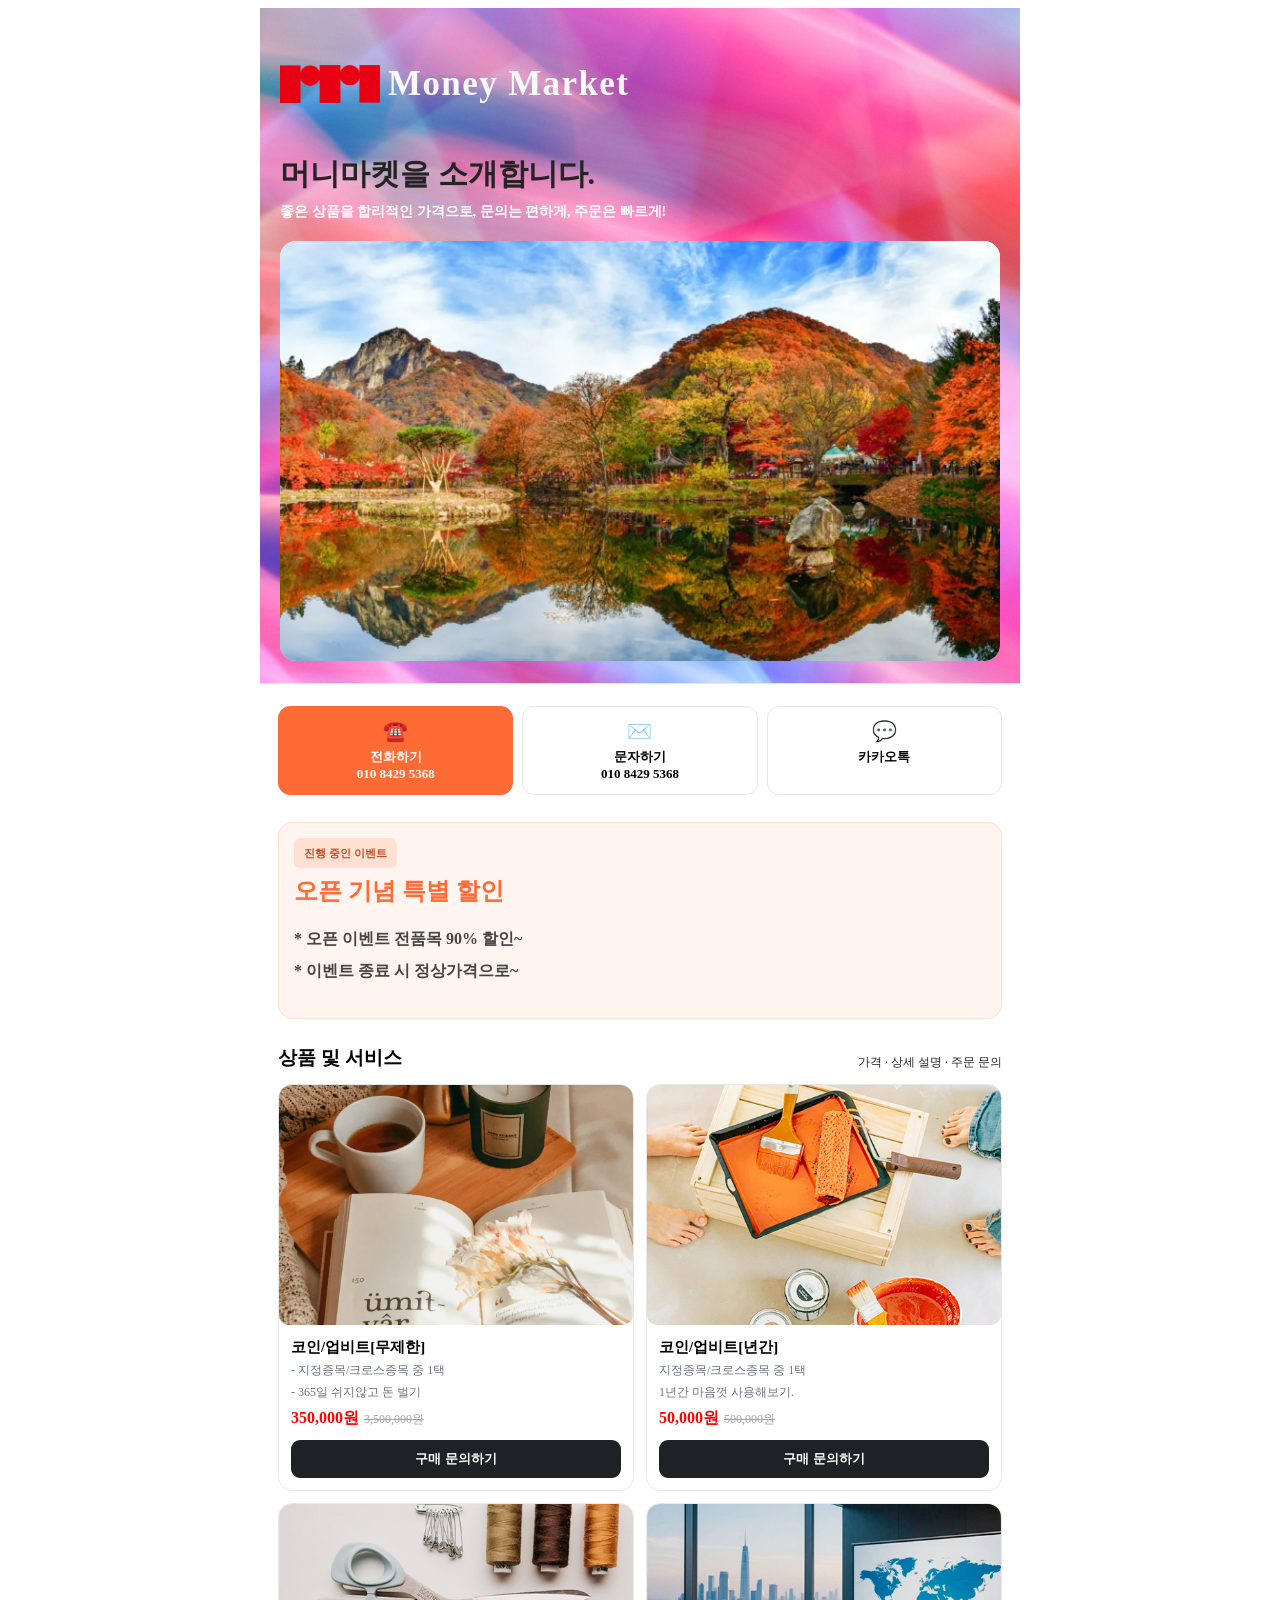
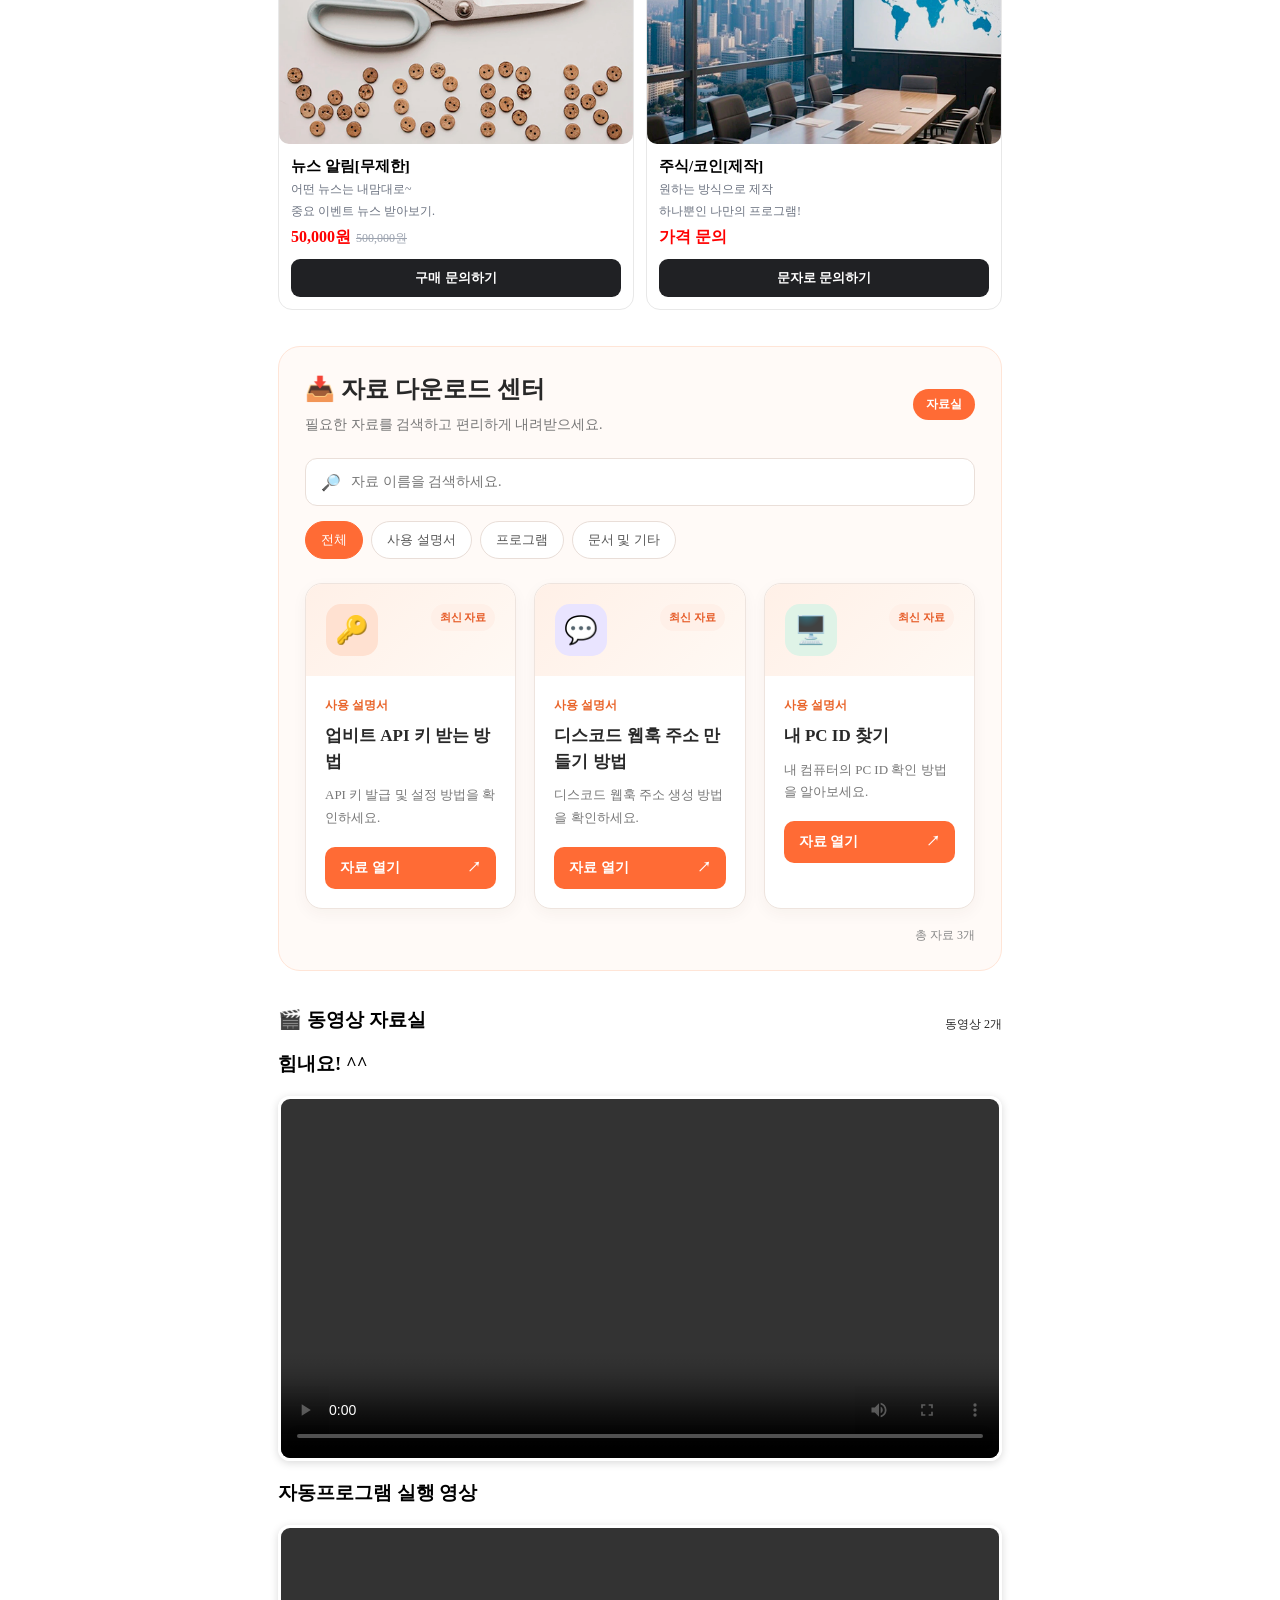
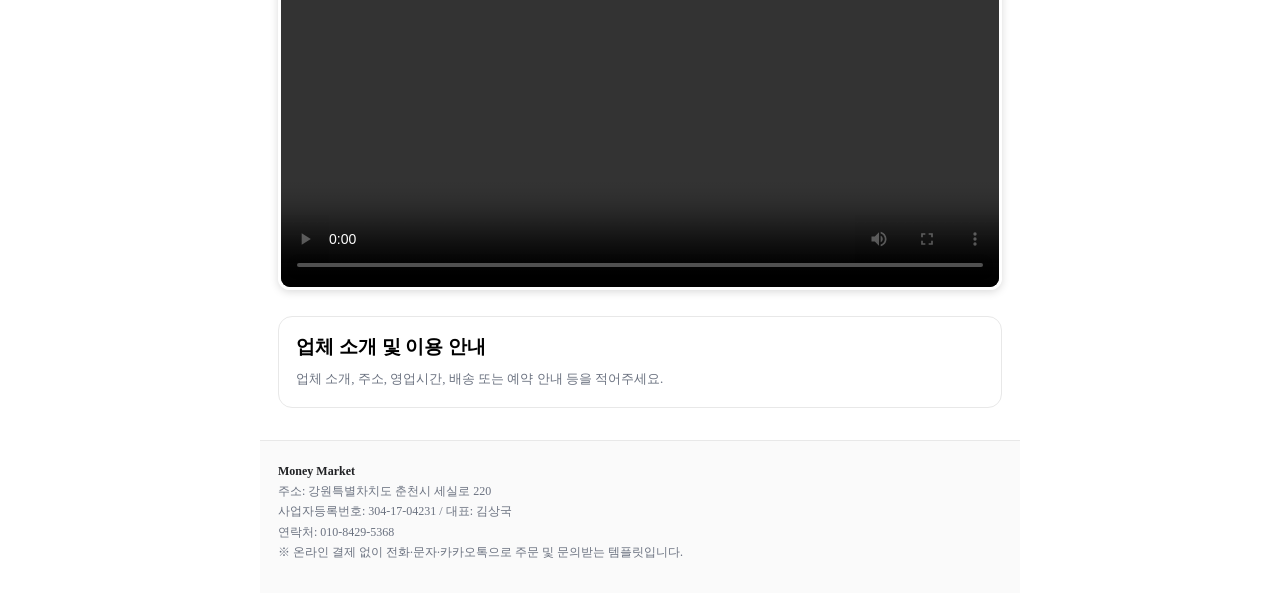
==== index.html @ 2a432f6f "merge remote" ====
<!doctype html>
<html lang="ko">
<head>
  <meta charset="utf-8">
  <meta name="viewport" content="width=device-width, initial-scale=1">
  <meta name="theme-color" content="#ff6b35">
  <title>Money Market</title>
  <link rel="stylesheet" href="style.css">
  <link rel="icon" type="image/png" href="icon.png">
</head>
<body>
  <div class="wrap">
    <header>
      <div class="brand">
        <img src="logo.png" alt="머니마켓 로고" class="brand-logo">
        Money Market
      </div>
      <h1>머니마켓을 소개합니다.</h1>
      <p class="intro">좋은 상품을 합리적인 가격으로, 문의는 편하게, 주문은 빠르게!</p>
      <div class="cover">
        <img src="대표사진영역.png" alt="머니마켓 대표 이미지">
      </div>
    </header>

    <main>
      <nav class="actions" aria-label="연락하기">
        <a class="action primary" href="tel:01026915368"><span class="emoji">☎️</span>전화하기<br>010 8429 5368</a>
        <a class="action" href="sms:01026915368"><span class="emoji">✉️</span>문자하기<br>010 8429 5368</a>
        <a class="action" href="#" onclick="alert('여기에 업체 카카오톡 채널 주소를 연결하세요.');return false;"><span class="emoji">💬</span>카카오톡</a>
      </nav>

      <section class="event">
        <span class="event-label">진행 중인 이벤트</span>
        <h3>오픈 기념 특별 할인</h3>
        <p>* 오픈 이벤트 전품목 90% 할인~<br>* 이벤트 종료 시 정상가격으로~</p>
      </section>

      <section>
        <div class="section-head">
          <h2>상품 및 서비스</h2>
          <span class="hint">가격 · 상세 설명 · 주문 문의</span>
        </div>
        <div class="products">
          <article class="product">
            <img src="assets/product1.png" alt="상품 사진" class="product-image">
            <div class="product-body">
              <h3>코인/업비트[무제한]</h3>
              <p class="desc">- 지정종목/크로스종목 중 1택</p>
              <p class="desc">- 365일 쉬지않고 돈 벌기</p>
              <div><span class="price">350,000원</span><span class="old-price">3,500,000원</span></div>
              <a class="buy" href="sms:010-2691-5368?body=코인/업비트[무제한]상품%20주문%20문의합니다">구매 문의하기</a>
            </div>
          </article>

          <article class="product">
            <img src="assets/product2.png" alt="상품 사진" class="product-image">
            <div class="product-body">
              <h3>코인/업비트[년간]</h3>
              <p class="desc">지정종목/크로스종목 중 1택</p>
              <p class="desc">1년간 마음껏 사용해보기.</p>
              <div><span class="price">50,000원</span><span class="old-price">500,000원</span></div>
              <a class="buy" href="sms:010-2691-5368?body=코인/업비트[년간]상품%20주문%20문의합니다">구매 문의하기</a>
            </div>
          </article>
          
          <article class="product">
            <img src="assets/product3.png" alt="상품 사진" class="product-image">
            <div class="product-body">
              <h3>뉴스 알림[무제한]</h3>
              <p class="desc">어떤 뉴스는 내맘대로~</p>
              <p class="desc">중요 이벤트 뉴스 받아보기.</p>
              <div><span class="price">50,000원</span><span class="old-price">500,000원</span></div>
              <a class="buy" href="sms:010-2691-5368?body=뉴스 알림 상품%20주문%20문의합니다">구매 문의하기</a>
            </div>
          </article>

          <article class="product">
            <img src="assets/product4.png" alt="상품 사진" class="product-image">
            <div class="product-body">
              <h3>주식/코인[제작]</h3>
              <p class="desc">원하는 방식으로 제작</p>
              <p class="desc">하나뿐인 나만의 프로그램!</p>
              <div><span class="price">가격 문의</span></div>
              <a class="buy" href="sms:010-2691-5368?body=주식/코인[제작]상품%20주문%20문의합니다">문자로 문의하기</a>
            </div>
          </article>
        </div>
      
      </section>

      
      <section class="downloads" id="downloads">
        <div class="section-head">
          <div>
            <h2>📥 자료 다운로드 센터</h2>
            <p class="downloads-intro">필요한 자료를 검색하고 편리하게 내려받으세요.</p>
          </div>
          <span class="hint">자료실</span>
        </div>

        <!-- 자료 검색 -->
        <div class="download-tools">
          <label class="search-box">
            <span aria-hidden="true">🔎</span>
            <input
              type="search"
              id="downloadSearch"
              placeholder="자료 이름을 검색하세요."
              aria-label="자료 검색"
            >
          </label>

          <!-- 자료 분류 -->
          <div class="download-categories" aria-label="자료 분류">
            <button type="button" class="category-btn active" data-category="all">전체</button>
            <button type="button" class="category-btn" data-category="guide">사용 설명서</button>
            <button type="button" class="category-btn" data-category="program">프로그램</button>
            <button type="button" class="category-btn" data-category="document">문서 및 기타</button>
          </div>
        </div>

        <!-- 자료 카드 목록 -->
        <div class="download-grid" id="downloadGrid">

          <article class="download-card"
            data-category="guide"
            data-title="업비트 API 키 받는 방법"
            data-date="2026-10-25">
            <div class="download-card-top">
              <span class="download-icon guide-icon">🔑</span>
              <span class="download-badge latest-badge">최신 자료</span>
            </div>
            <div class="download-card-body">
              <span class="download-type">사용 설명서</span>
              <h3>업비트 API 키 받는 방법</h3>
              <p>API 키 발급 및 설정 방법을 확인하세요.</p>
              <a class="download-link"
                href="https://drive.google.com/file/d/1EbzKpchaA3m6lijSgaidNfJoTnnlzylb/view?usp=sharing"
                target="_blank" rel="noopener noreferrer">
                자료 열기 <span aria-hidden="true">↗</span>
              </a>
            </div>
          </article>

          <article class="download-card"
            data-category="guide"
            data-title="디스코드 웹훅 주소 만들기 방법"
            data-date="2026-10-25">
            <div class="download-card-top">
              <span class="download-icon discord-icon">💬</span>
              <span class="download-badge latest-badge">최신 자료</span>
            </div>
            <div class="download-card-body">
              <span class="download-type">사용 설명서</span>
              <h3>디스코드 웹훅 주소 만들기 방법</h3>
              <p>디스코드 웹훅 주소 생성 방법을 확인하세요.</p>
              <a class="download-link"
                href="https://drive.google.com/file/d/1v5qk25El4oHlbM7nXaKLZeFWJp6z9J5T/view?usp=sharing"
                target="_blank" rel="noopener noreferrer">
                자료 열기 <span aria-hidden="true">↗</span>
              </a>
            </div>
          </article>

          <article class="download-card"
            data-category="guide"
            data-title="내 PC ID 찾기"
            data-date="2026-10-25">
            <div class="download-card-top">
              <span class="download-icon pc-icon">🖥️</span>
              <span class="download-badge latest-badge">최신 자료</span>
            </div>
            <div class="download-card-body">
              <span class="download-type">사용 설명서</span>
              <h3>내 PC ID 찾기</h3>
              <p>내 컴퓨터의 PC ID 확인 방법을 알아보세요.</p>
              <a class="download-link"
                href="https://drive.google.com/file/d/1W3t7FDkWMy8dsyzLQ56lK0V1z8OZEe90/view?usp=sharing"
                target="_blank" rel="noopener noreferrer">
                자료 열기 <span aria-hidden="true">↗</span>
              </a>
            </div>
          </article>

        </div>

        <p class="download-empty" id="downloadEmpty" hidden>
          검색 결과가 없습니다. 다른 검색어를 입력해 보세요.
        </p>
        <p class="download-count" id="downloadCount" aria-live="polite">
          총 자료 3개
        </p>
      </section>

      <script>
        (() => {
          const section = document.getElementById('downloads');
          if (!section || section.dataset.initialized === 'true') return;
          section.dataset.initialized = 'true';

          const searchInput = section.querySelector('#downloadSearch');
          const cards = [...section.querySelectorAll('.download-card')];
          const categoryButtons = [...section.querySelectorAll('.category-btn')];
          const emptyMessage = section.querySelector('#downloadEmpty');
          const countMessage = section.querySelector('#downloadCount');
          let selectedCategory = 'all';

          function filterDownloads() {
            const keyword = searchInput.value.trim().toLocaleLowerCase('ko');
            let visibleCount = 0;

            cards.forEach(card => {
              const matchesKeyword =
                card.dataset.title.toLocaleLowerCase('ko').includes(keyword);
              const matchesCategory =
                selectedCategory === 'all' ||
                card.dataset.category === selectedCategory;
              const visible = matchesKeyword && matchesCategory;

              card.hidden = !visible;
              if (visible) visibleCount++;
            });

            emptyMessage.hidden = visibleCount !== 0;
            countMessage.textContent = `총 자료 ${visibleCount}개`;
          }

          searchInput.addEventListener('input', filterDownloads);

          categoryButtons.forEach(button => {
            button.addEventListener('click', () => {
              selectedCategory = button.dataset.category;

              categoryButtons.forEach(item => {
                const active = item === button;
                item.classList.toggle('active', active);
                item.setAttribute('aria-pressed', String(active));
              });

              filterDownloads();
            });

            button.setAttribute(
              'aria-pressed',
              String(button.dataset.category === 'all')
            );
          });

          // 등록일이 가장 최근인 자료에 최신 배지를 표시합니다.
          const latestDate = cards.reduce(
            (latest, card) =>
              card.dataset.date > latest ? card.dataset.date : latest,
            ''
          );

          cards.forEach(card => {
            const badge = card.querySelector('.latest-badge');
            if (badge) {
              badge.hidden = card.dataset.date !== latestDate;
            }
          });

          filterDownloads();
        })();
      </script>


      <!-- 파일 다운로드 센터 시작
      
      <section class="downloads">
        <div class="section-head">
          <h2>📥 일반 자료실</h2>
          <span class="hint">필요한 자료를 선택하세요.</span>
        </div>

        <ul class="download-list">
          <li>
            <a href="https://drive.google.com/file/d/1EbzKpchaA3m6lijSgaidNfJoTnnlzylb/view?usp=sharing" target="_blank" rel="noopener noreferrer">
              📄 업비트 API 키 받는 방법
            </a>
          </li>
          <li>
            <a href="https://drive.google.com/file/d/1v5qk25El4oHlbM7nXaKLZeFWJp6z9J5T/view?usp=sharing" target="_blank" rel="noopener noreferrer">
              📄 디스코드 웹훅 주소 만들기 방법
            </a>
          </li>
          <li>
            <a href="https://drive.google.com/file/d/1W3t7FDkWMy8dsyzLQ56lK0V1z8OZEe90/view?usp=sharing" target="_blank" rel="noopener noreferrer">
              📄 내 PC ID 찾기
            </a>
          </li>
        </ul>
      </section>
       -->

      <!-- 파일 다운로드 센터 끝 -->

      
      <section class="video-box">
        <div class="section-head">
          <h2>🎬 동영상 자료실</h2>
          <span class="hint">동영상 2개</span>
        </div>

        <div class="video-library">
          <article class="video-card">
            <h3>힘내요! ^^</h3>
            <video
              controls
              preload="metadata"
              playsinline
              style="
                display:block;
                width:100%;
                max-width:100%;
                margin-top:12px;
                border:3px solid #ffffff;
                border-radius:12px;
                box-shadow:0 2px 8px rgba(0,0,0,0.15);
                box-sizing:border-box;
              "
            >
              <source src="assets/videos/myvideo1.mp4" type="video/mp4">
              이 브라우저는 동영상을 지원하지 않습니다.
            </video>
          </article>

          <article class="video-card">
            <h3>자동프로그램 실행 영상</h3>
            <video
              controls
              preload="metadata"
              playsinline
              style="
                display:block;
                width:100%;
                max-width:100%;
                margin-top:12px;
                border:3px solid #ffffff;
                border-radius:12px;
                box-shadow:0 2px 8px rgba(0,0,0,0.15);
                box-sizing:border-box;
              "
            >
              <source src="assets/videos/myvideo2.mp4" type="video/mp4">
              이 브라우저는 동영상을 지원하지 않습니다.
            </video>
          </article>
        </div>
      </section>


      <section class="about">
        <h2>업체 소개 및 이용 안내</h2>
        <p>업체 소개, 주소, 영업시간, 배송 또는 예약 안내 등을 적어주세요.</p>
      </section>
    </main>

    <footer>
      <strong>Money Market</strong><br>
      주소: 강원특별차치도 춘천시 세실로 220<br>
      사업자등록번호: 304-17-04231 / 대표: 김상국<br>
      연락처: 010-8429-5368<br>
      <span>※ 온라인 결제 없이 전화·문자·카카오톡으로 주문 및 문의받는 템플릿입니다.</span>
    </footer>
  </div>

</body>
</html>
---- style.css ----
/* 
body { 배경이미지
  margin: 0;
  font-family: system-ui, -apple-system, "Malgun Gothic", sans-serif;
  color: var(--ink);
  background: #f6f7f8;
  background-image: url("배경이미지.jpg");
  background-size: cover;
  background-position: center;
  background-attachment: fixed;
}
 */

/* 홈페이지 전체 너비와 배경 */
.wrap {
  width: min(760px, 100%);
  margin: 0 auto;
  background: #fff;
  min-height: 100vh;
}

main { padding:22px 18px 32px; 
}
 
header {
  padding: 26px 20px 22px;
  background: url("배경이미지.jpg") center / cover no-repeat;
  border-bottom: 1px solid var(--line);
}

h1 {/* 머니마켓을 소개합니다. 문구 코드 */
  margin: 17px 0 7px;
  font-size: 30px;
  line-height: 1.25;
  color: #252424;
}

.brand { /* Money Market 영문 코드 */
  display: inline-flex;/* 로고와 글자를 한 줄로 배치함 */
  align-items: center;/* 로고와 글자르 세로 가운데로 맞춤 */
  gap: 8px;/* 로고와 글자 사이를 8px 띄움 */
  color: #faf9f9;/* 글자색을 주황색으로 설정 */
  font-size: 35px;/* 글자 크기 설정 */
  font-weight: 900;/* 글자 굵기 표시 */
  letter-spacing: .04em;/* 글자 사이 간격을 조금 넓힘 */
}

.brand-logo {    /*//////////////////////////////로고 크기조절 */
  width: 100px;/* 너비 */
  height: 100px;/* 높이 */
  object-fit: contain;/* 로고 이미지 찌그러지지 않도로고 표시 */
}

.brand-mark { 
    display:grid;
    place-items:center; 
    width:32px; 
    height:32px; 
    border-radius:10px; 
    background:var(--accent); 
    color:#fff; 
    font-size:18px; 
}

.intro { /* 좋은 상품을 합리적인 가격으로~ 관한 코드 */
    margin:0; 
    color:var(--muted); 
    font-size:14px; 
    font-weight: 800; 
    line-height:1.65; 
    color: #ffffff;
}

.cover {/* 대표사진영역 */
  width:100%;/* 너비 */
  margin-top: 18px;
  height: 420px;/* 높이 */
  border-radius: 16px;
  background: #f1f1f1;
  display: grid;
  place-items: center;
  overflow: hidden;
  color: #8b8b8b;
  text-align: center;
  padding: 0;
}

.cover img {/* 대표사진영역 이미지 사진 */
  width: 110%;/* 너비 */
  height: 100%;/* 높이 */
  object-fit: contain;
  display: block;
  margin: auto;
}

.event { 
    background:var(--soft); 
    border:1px solid #ffdfd0; 
    border-radius:14px; 
    padding:15px; 
    margin-bottom:26px; 
}

.event-label {
    display:inline-block;
    font-size:11px;
    font-weight:800;
    color:#c94b20;
    background:#ffe1d4;
    border-radius:6px;
    padding:7px 10px;
    line-height:1.5;
    margin-bottom:7px;
}

.event h3 {/* 오픈 기념 특별 할인 */
  font-size: 24px;       /* 글자 크기 */
  font-weight: 800;      /* 글자 굵기 */
  color: #ff6b35;        /* 글자 색상 */
  margin: 0 0 5px;
}

.event p {
  font-size: 16px;       /* 글자 크기 */
  font-weight: 600;      /* 글자 굵기 */
  color: #444444;        /* 글자 색상 */
  line-height: 2;      /* 줄 간격 */
}

.actions {  /* 연락하기 문구 */
    display:grid; 
    grid-template-columns:repeat(3,1fr); 
    gap:9px; 
    margin-bottom:27px; 
}

.action { /* 문자하기, 카카오톡 문구 코드 */
    padding:12px 6px; 
    text-align:center; 
    border:1px solid var(--line); 
    border-radius:12px; 
    font-size:13px; 
    font-weight:700; 
    background:#fff; 
}
    
.action.primary { /* 전화하기 문구 코드 */
    background:var(--accent);
     border-color:var(--accent); 
     color:#fff; 
}

.action .emoji { 
    display:block; 
    font-size:20px; 
    margin-bottom:5px; 
}

.section-head { /* 상품 및 서비스 문구 코드 */
    display:flex; 
    justify-content:space-between; 
    align-items:end; 
    gap:10px; 
    margin:0 0 13px; 
}

.hint { /* 가격 · 상세 설명 · 주문 문의 문구 코드 */
    font-size:12px; 
    color:var(--muted);
    color: #272727;
}

.products { /*  문구 코드*/
    display:grid;
     grid-template-columns:repeat(2,minmax(0,1fr));
     gap:12px; 
    }

.product { /*  문구 코드*/
    border:1px solid var(--line); 
    border-radius:14px; 
    overflow:hidden; 
    background:#fff; 
    min-width:0; 
}

.product-image { /* 상품 사진 영역 문구 코드*/
    width: 100%;
    max-width: 400px;
    height: 240px;
    object-fit: cover;
    display: block;
    border-radius: 10px;
}

.product-body { /* 상품명 또는 서비스명 문구 코드 */
    padding:12px; 
}

.product h3 { 
    margin:0 0 6px; 
    font-size:15px; 
    line-height:1.4; 
}

.desc { /* 상품 특징과 상세 설명을~ 문구 코드 */
    margin:0 0 10px; 
    font-size:12px; 
    color:var(--muted); 
    line-height:1; /* - 문구로 되어있는 글자간 간격을 조절~ 문구 코드 */
}

.price { /* 상품 실제 가격 문구 코드 */
    color: #ff0000;     /* 판매 가격 색상 */
    font-size:16px;       /* 판매 가격 글자 크기 */
    font-weight:800;      /* 굵기: 400 보통, 700 굵게 */ 
}

.old-price { /* 상품 전가격 문구 코드 */
    margin-left:5px; 
    color:#9ca3af;      /* 기존 가격 색상 */
    font-size:12px;       /* 기존 가격 글자 크기 */
    text-decoration:line-through; 
    font-weight:400;      /* 기존 가격 굵기 */
}

.buy { /* 구매 문의하기란 문구 코드 */
    display:block; 
    text-align:center; 
    margin-top:11px; 
    padding:10px 8px; 
    border-radius:9px; 
    background:#202124; 
    color:#fff; 
    font-size:13px; 
    font-weight:700; 
}

:root { 
    --accent:#ff6b35; 
    --ink:#202124; 
    --muted:#6b7280; 
    --line:#e8e8e8; 
    --soft:#fff5f0; 
}

* {
    box-sizing:border-box; 
}

a { 
    color:inherit; 
    text-decoration:none; 
}

h2 { 
    margin:0; 
    font-size:19px; 
}

.video-box { 
    margin-top:26px; 
}

.video-placeholder { 
    margin-top:12px; 
    aspect-ratio:16/9; 
    background:#f0f0f0; 
    border-radius:14px; 
    display:grid; 
    place-items:center; 
    text-align:center; 
    color:#777; 
    padding:18px; 
}

.video-placeholder video {
    width:100%; 
    height:100%; 
    object-fit:cover; 
    border-radius:14px; 
}

.about {
    margin-top:26px; 
    padding:17px; 
    border:1px solid var(--line); 
    border-radius:14px; 
}

.about p { 
    margin:8px 0 0; 
    color:var(--muted); 
    font-size:13px; 
    line-height:1.7; 
    white-space:pre-line; 
}

footer { 
    padding:20px 18px 30px; 
    background:#fafafa; border-top:1px solid var(--line); 
    color:var(--muted); font-size:12px; 
    line-height:1.7; 
}

footer strong { 
    color:var(--ink); 
}

@media (max-width:420px) { 
    h1{font-size:24px} .cover{height:155px} .products{gap:9px} .product-body{padding:10px} .product h3{font-size:14px} 
}


/* ==============================
   머니마켓 자료 다운로드 센터 시작
   ============================== */

.downloads {
  margin: 36px 0;
  padding: 26px;
  background: #fffaf7;
  border: 1px solid #ffe5d7;
  border-radius: 22px;
  box-sizing: border-box;
}

.downloads .section-head {
  display: flex;
  justify-content: space-between;
  align-items: center;
  gap: 14px;
  flex-wrap: wrap;
  margin-bottom: 22px;
}

.downloads .section-head h2 {
  margin: 0;
  color: #282828;
  font-size: 24px;
  font-weight: 800;
}

.downloads-intro {
  margin: 9px 0 0;
  color: #777;
  font-size: 14px;
  line-height: 1.6;
}

.downloads .hint {
  padding: 7px 13px;
  border-radius: 20px;
  background: #ff6b35;
  color: #fff;
  font-size: 12px;
  font-weight: 700;
}

/* 검색 및 분류 */
.download-tools {
  display: grid;
  gap: 15px;
  margin-bottom: 24px;
}

.search-box {
  display: flex;
  align-items: center;
  gap: 10px;
  width: 100%;
  min-height: 48px;
  padding: 0 15px;
  background: #fff;
  border: 1px solid #eadfd9;
  border-radius: 12px;
  box-sizing: border-box;
}

.search-box input {
  width: 100%;
  min-width: 0;
  padding: 13px 0;
  border: 0;
  outline: 0;
  background: transparent;
  color: #333;
  font: inherit;
  font-size: 14px;
}

.search-box:focus-within {
  border-color: #ff6b35;
  box-shadow: 0 0 0 3px rgba(255, 107, 53, 0.12);
}

.download-categories {
  display: flex;
  flex-wrap: wrap;
  gap: 8px;
}

.category-btn {
  padding: 9px 15px;
  border: 1px solid #e9ded8;
  border-radius: 22px;
  background: #fff;
  color: #555;
  font-size: 13px;
  cursor: pointer;
  transition: background 0.2s, color 0.2s, border-color 0.2s;
}

.category-btn:hover,
.category-btn.active {
  background: #ff6b35;
  border-color: #ff6b35;
  color: #fff;
}

/* 자료 카드 그리드 */
.download-grid {
  display: grid;
  grid-template-columns: repeat(3, minmax(0, 1fr));
  gap: 18px;
}

.download-card {
  min-width: 0;
  overflow: hidden;
  background: #fff;
  border: 1px solid #eee4de;
  border-radius: 17px;
  box-shadow: 0 5px 16px rgba(65, 39, 25, 0.045);
  transition: transform 0.2s, box-shadow 0.2s;
}

.download-card:hover {
  transform: translateY(-4px);
  box-shadow: 0 12px 26px rgba(65, 39, 25, 0.10);
}

.download-card[hidden],
.latest-badge[hidden],
.download-empty[hidden] {
  display: none !important;
}

.download-card-top {
  display: flex;
  align-items: flex-start;
  justify-content: space-between;
  gap: 8px;
  min-height: 92px;
  padding: 20px;
  box-sizing: border-box;
  background: linear-gradient(135deg, #fff0e7, #fff9f4);
}

.download-icon {
  display: flex;
  align-items: center;
  justify-content: center;
  width: 52px;
  height: 52px;
  border-radius: 15px;
  font-size: 27px;
}

.guide-icon {
  background: #ffe1d1;
}

.discord-icon {
  background: #e9e4ff;
}

.pc-icon {
  background: #dff3e7;
}

.download-badge {
  padding: 6px 9px;
  border-radius: 20px;
  background: #fff0e8;
  color: #e65b27;
  font-size: 11px;
  font-weight: 800;
  white-space: nowrap;
}

.download-card-body {
  padding: 19px;
}

.download-type {
  display: inline-block;
  margin-bottom: 9px;
  color: #e9652b;
  font-size: 12px;
  font-weight: 700;
}

.download-card-body h3 {
  margin: 0 0 10px;
  color: #292929;
  font-size: 17px;
  line-height: 1.5;
  overflow-wrap: anywhere;
}

.download-card-body p {
  min-height: 42px;
  margin: 0 0 18px;
  color: #777;
  font-size: 13px;
  line-height: 1.7;
}

.download-link {
  display: flex;
  align-items: center;
  justify-content: space-between;
  gap: 10px;
  width: 100%;
  padding: 12px 15px;
  box-sizing: border-box;
  border: 0;
  border-radius: 10px;
  background: #ff6b35;
  color: #fff;
  font-size: 14px;
  font-weight: 700;
  text-decoration: none;
  transition: background 0.2s;
}

.download-link:hover {
  background: #e95723;
}

.download-empty {
  padding: 24px 10px;
  color: #777;
  text-align: center;
  font-size: 14px;
}

.download-count {
  margin: 18px 0 0;
  color: #888;
  text-align: right;
  font-size: 12px;
}

/* 태블릿 */
@media (max-width: 850px) {
  .download-grid {
    grid-template-columns: repeat(2, minmax(0, 1fr));
  }

  .downloads {
    padding: 22px;
  }
}

/* 휴대폰 */
@media (max-width: 560px) {
  .downloads {
    margin: 25px 0;
    padding: 17px;
    border-radius: 17px;
  }

  .downloads .section-head h2 {
    font-size: 21px;
  }

  .download-grid {
    grid-template-columns: 1fr;
    gap: 14px;
  }

  .download-card-top {
    min-height: 78px;
    padding: 16px;
  }

  .download-card-body {
    padding: 16px;
  }

  .download-card-body p {
    min-height: 0;
  }

  .category-btn {
    padding: 8px 12px;
    font-size: 12px;
  }
}

/* ==============================
   머니마켓 자료 다운로드 센터 끝
   ============================== */
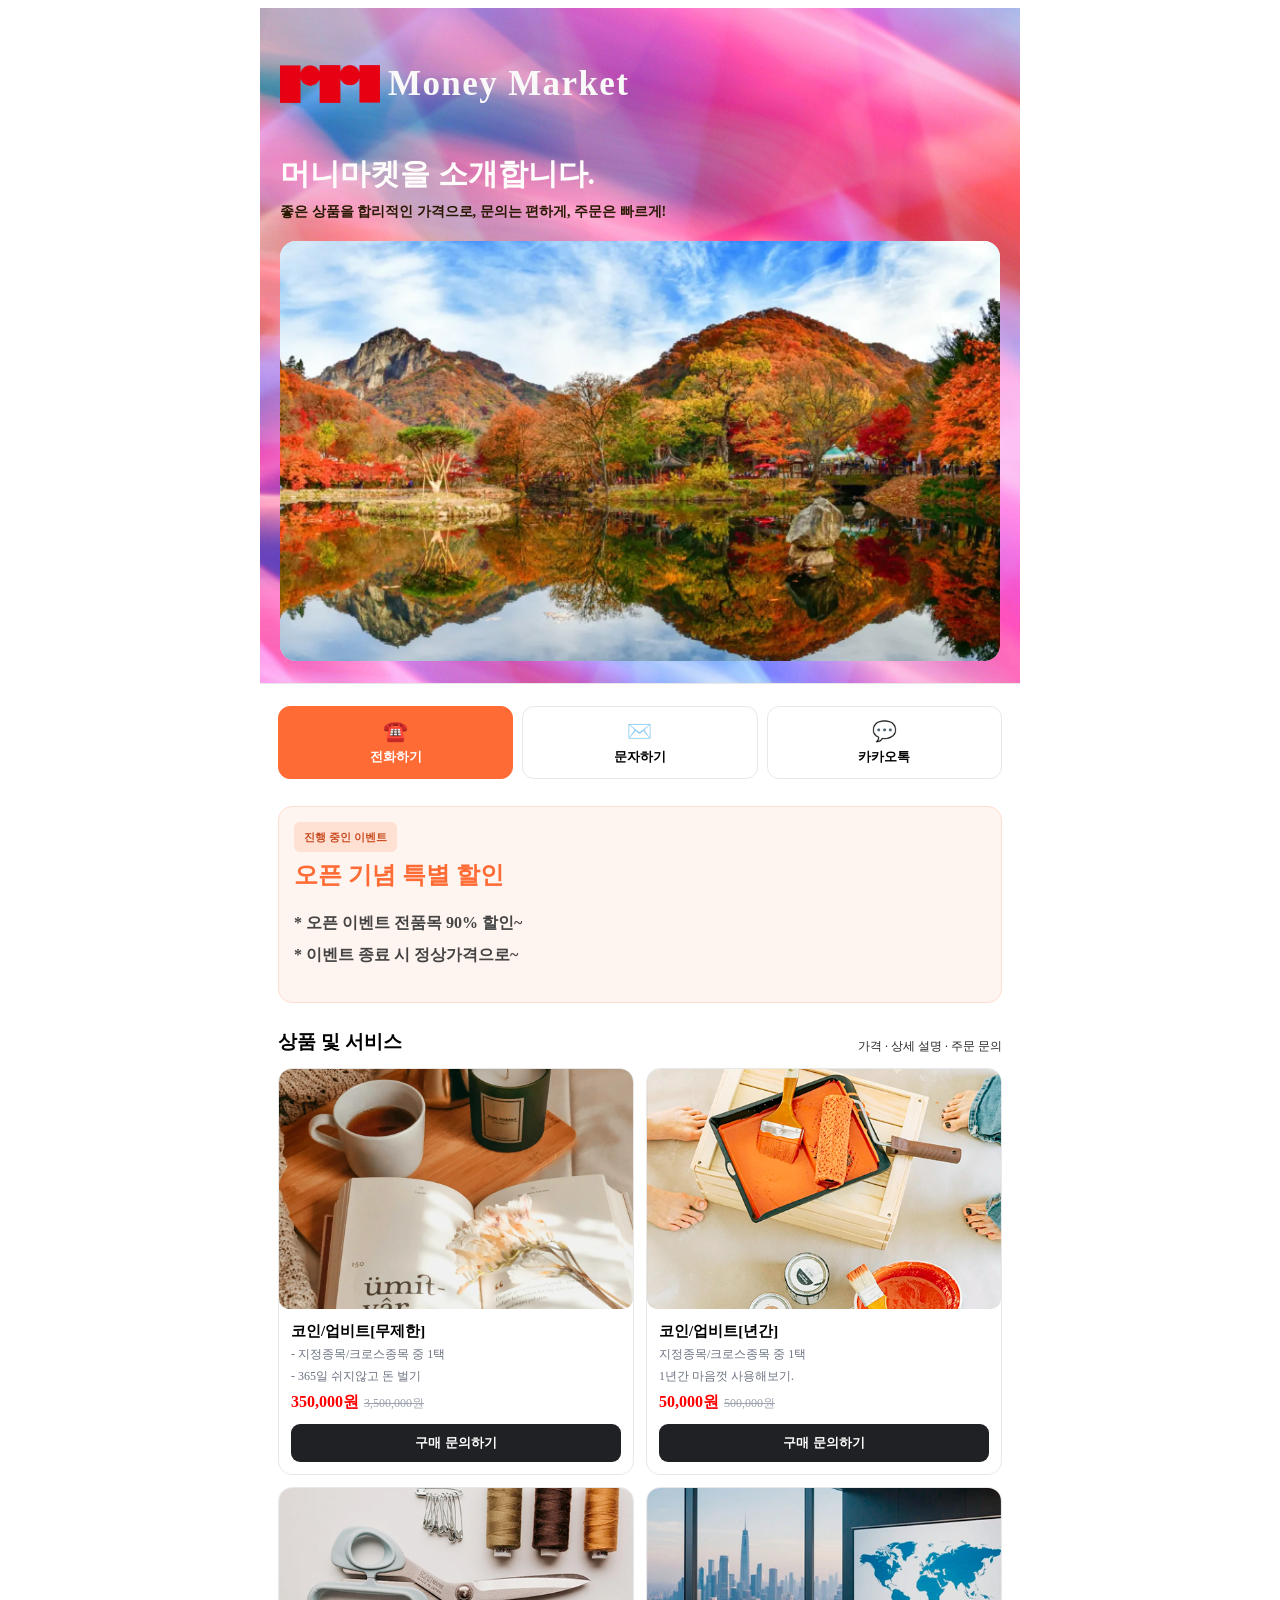
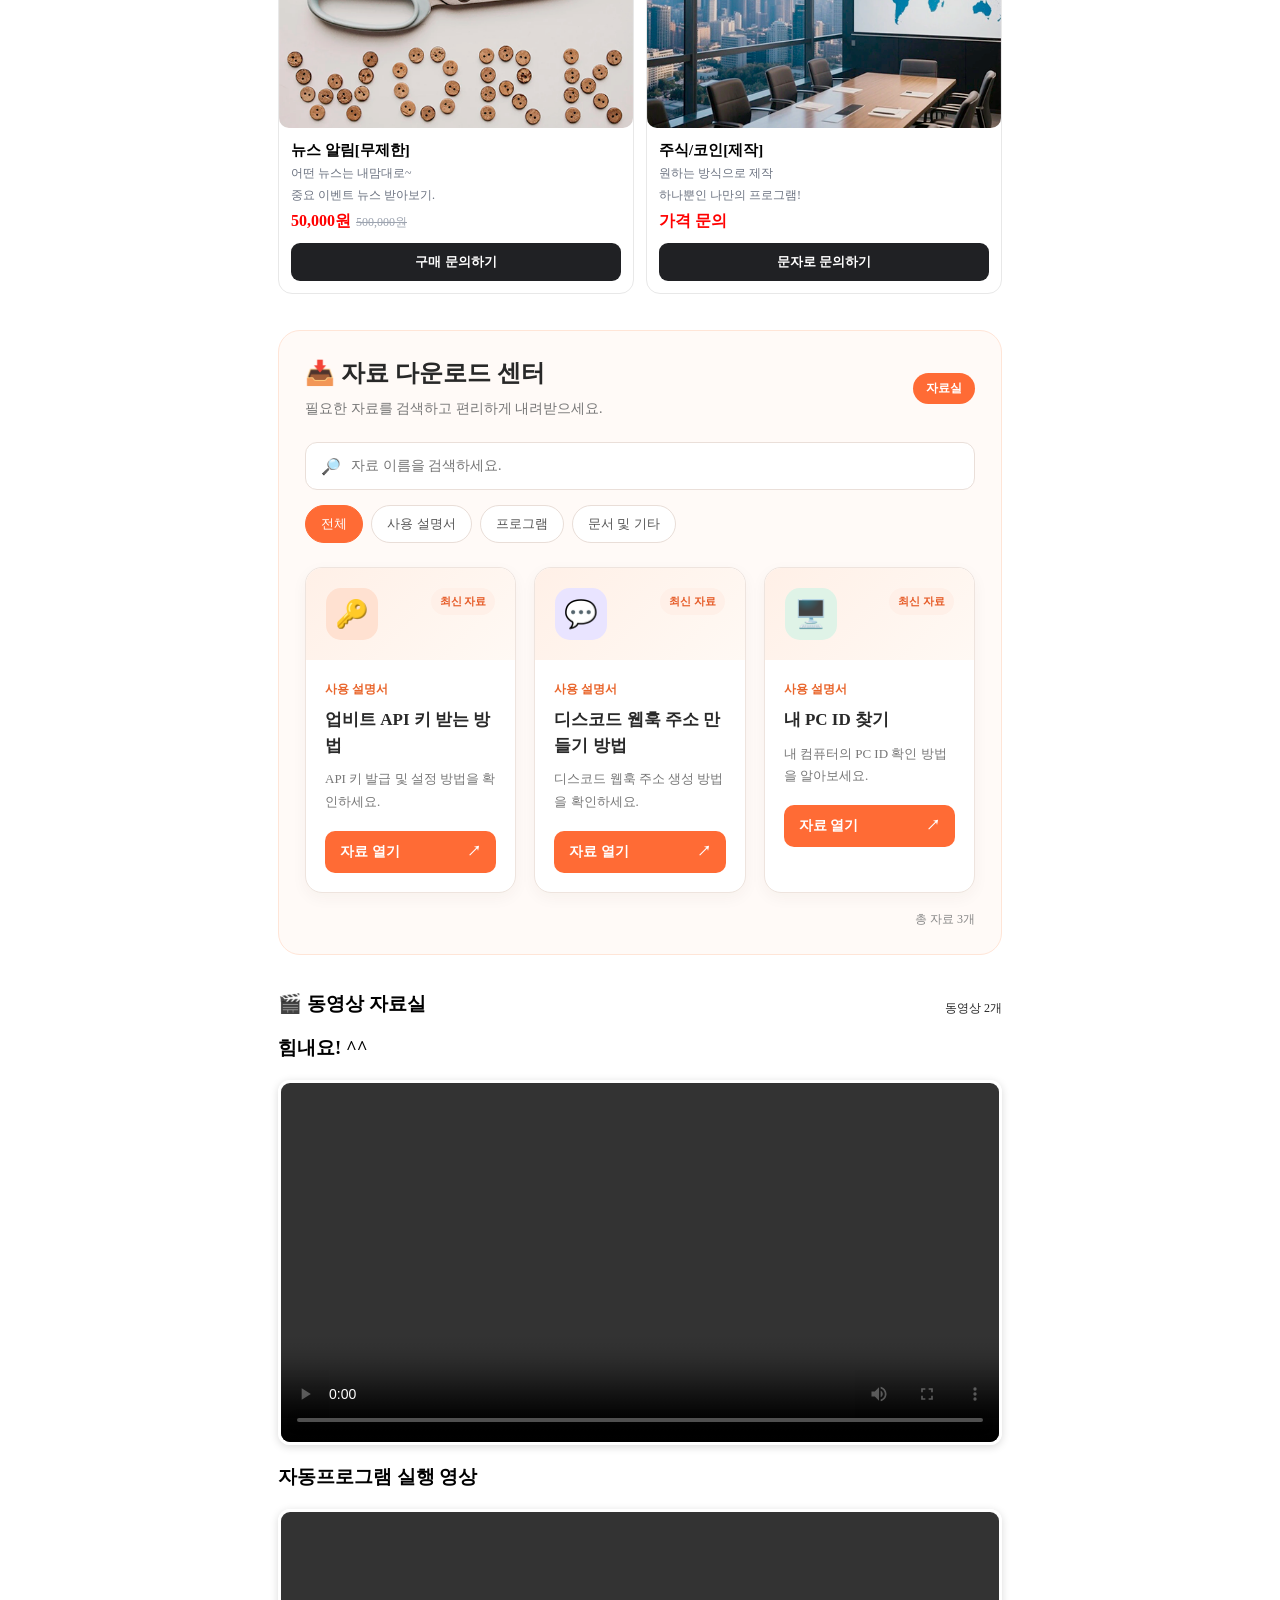
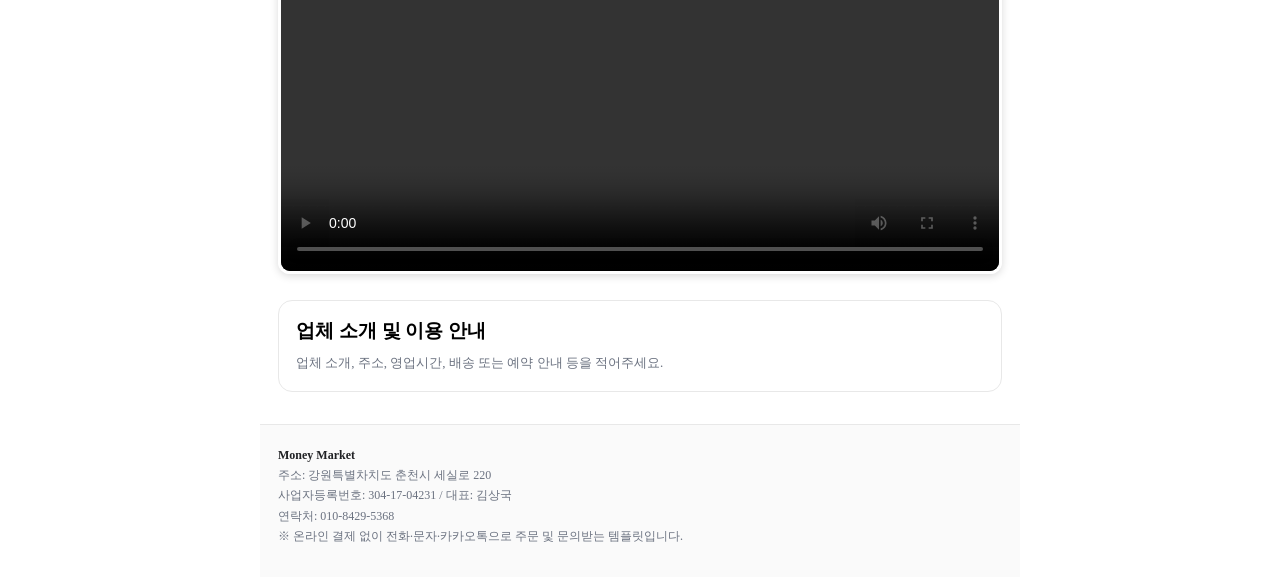
==== commit bee809c8: "merge remote" ====
--- a/index.html
+++ b/index.html
@@ -24,9 +24,10 @@
 
     <main>
       <nav class="actions" aria-label="연락하기">
-        <a class="action primary" href="tel:01026915368"><span class="emoji">☎️</span>전화하기<br>010 8429 5368</a>
-        <a class="action" href="sms:01026915368"><span class="emoji">✉️</span>문자하기<br>010 8429 5368</a>
-        <a class="action" href="#" onclick="alert('여기에 업체 카카오톡 채널 주소를 연결하세요.');return false;"><span class="emoji">💬</span>카카오톡</a>
+        <a class="action primary" href="tel:01026915368"><span class="emoji">☎️</span>전화하기</a>
+        <a class="action" href="sms:01026915368"><span class="emoji">✉️</span>문자하기</a>
+        <a class="action" href="https://open.kakao.com/o/gKzEBDQh" target="_blank" rel="noopener noreferrer"><span class="emoji">💬</span>카카오톡</a>
+
       </nav>
 
       <section class="event">
--- a/style.css
+++ b/style.css
@@ -32,7 +32,7 @@
   margin: 17px 0 7px;
   font-size: 30px;
   line-height: 1.25;
-  color: #252424;
+  color: #fffcfc;
 }
 
 .brand { /* Money Market 영문 코드 */
@@ -68,7 +68,7 @@
     font-size:14px; 
     font-weight: 800; 
     line-height:1.65; 
-    color: #ffffff;
+    color: #271801;
 }
 
 .cover {/* 대표사진영역 */
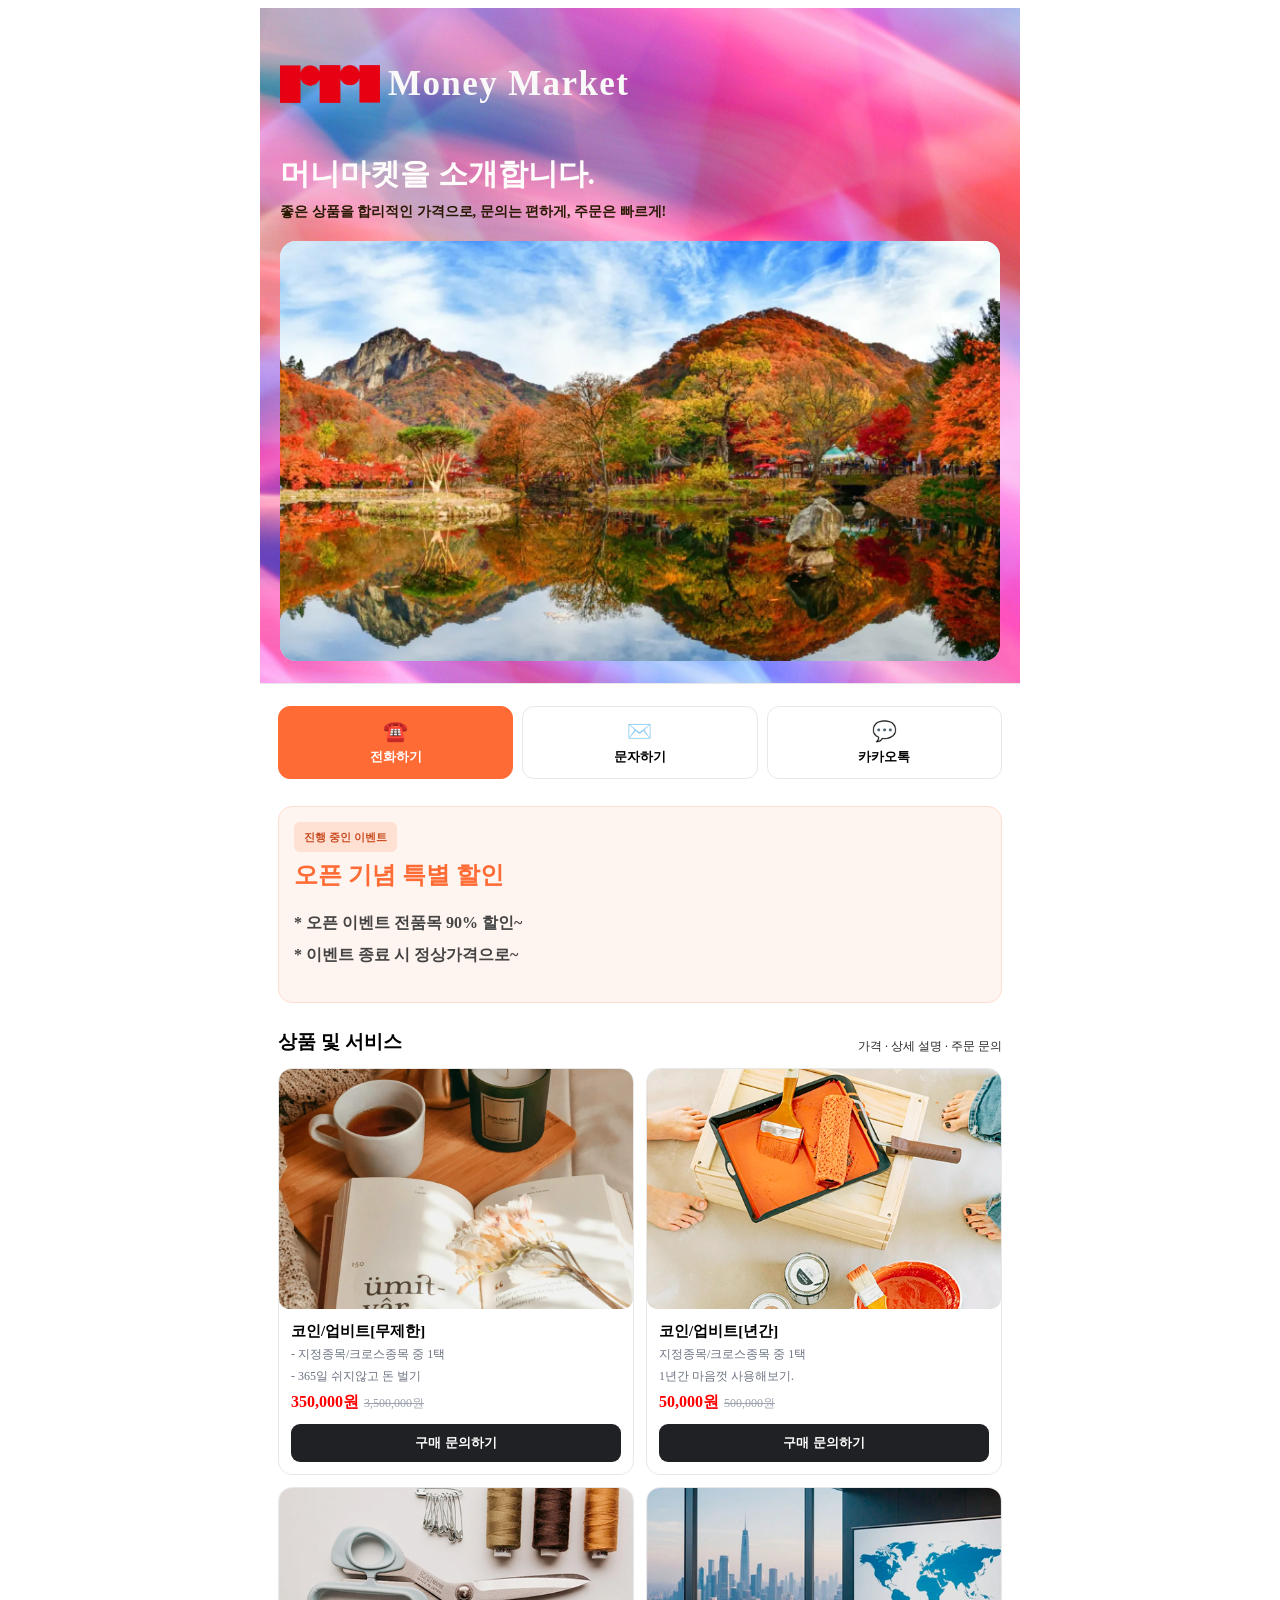
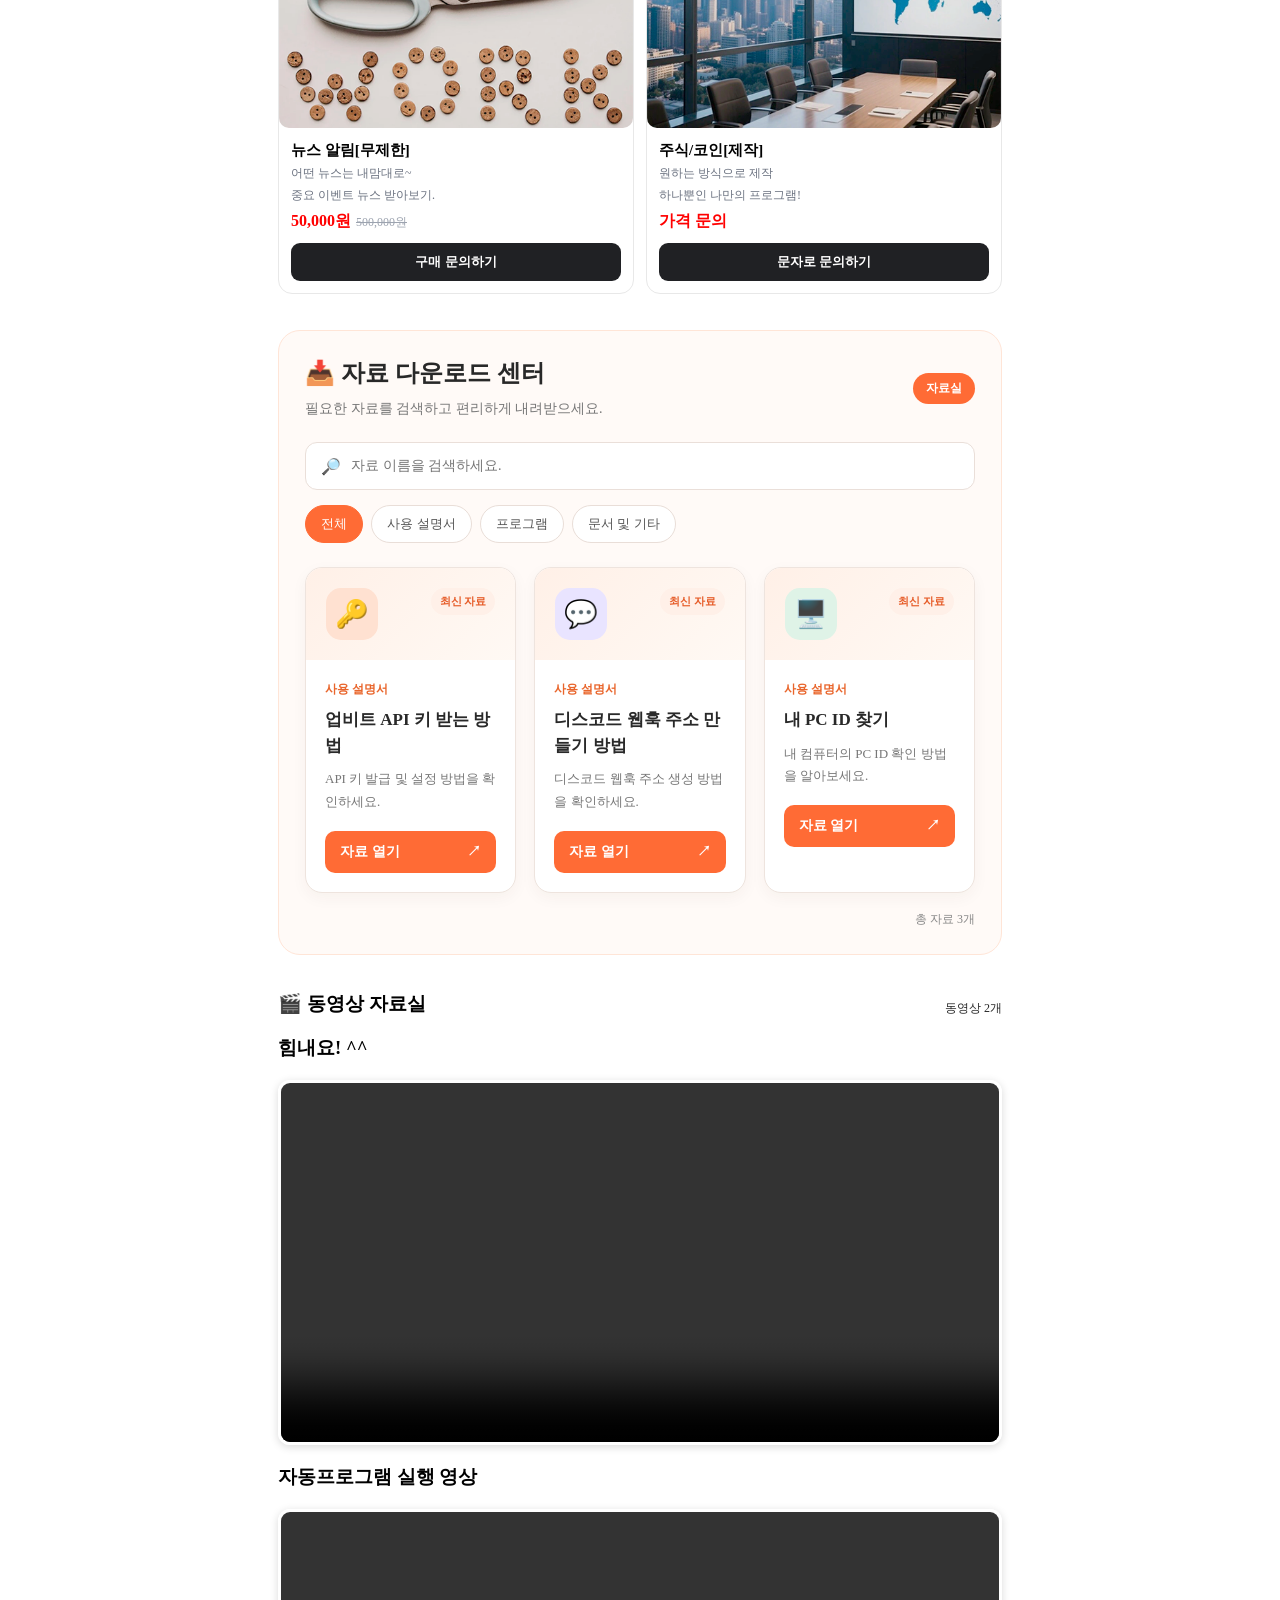
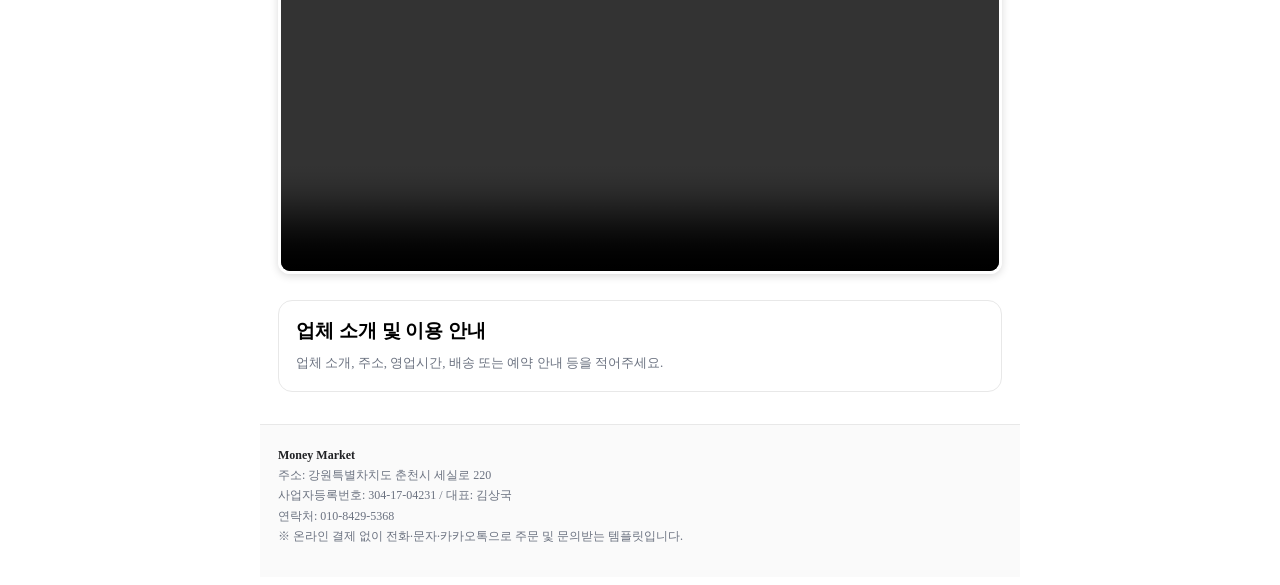
==== commit 65b97cc7: "merge remote" ====
--- a/index.html
+++ b/index.html
@@ -26,7 +26,7 @@
       <nav class="actions" aria-label="연락하기">
         <a class="action primary" href="tel:01026915368"><span class="emoji">☎️</span>전화하기</a>
         <a class="action" href="sms:01026915368"><span class="emoji">✉️</span>문자하기</a>
-        <a class="action" href="https://open.kakao.com/o/gKzEBDQh" target="_blank" rel="noopener noreferrer"><span class="emoji">💬</span>카카오톡</a>
+        <a class="action" href="https://open.kakao.com/o/gKzEBDQh"><span class="emoji">💬</span>카카오톡</a>
 
       </nav>
 
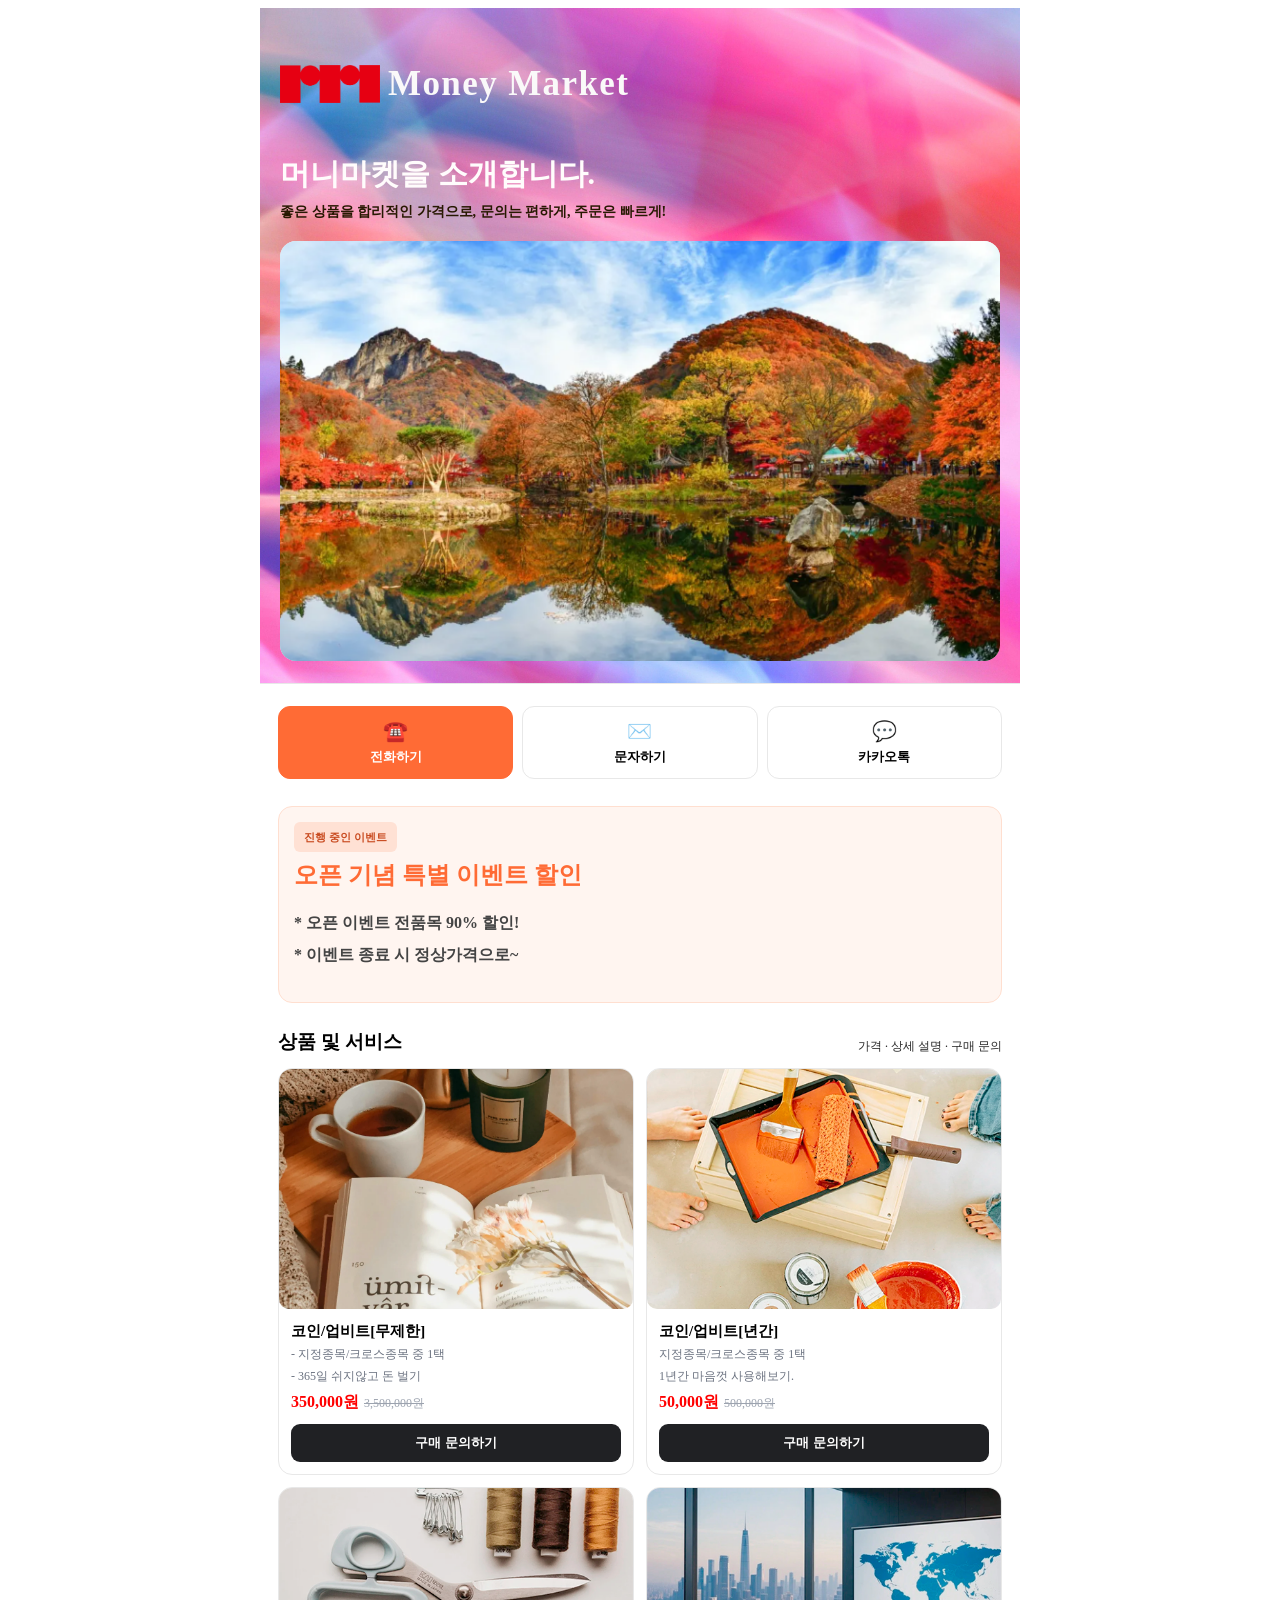
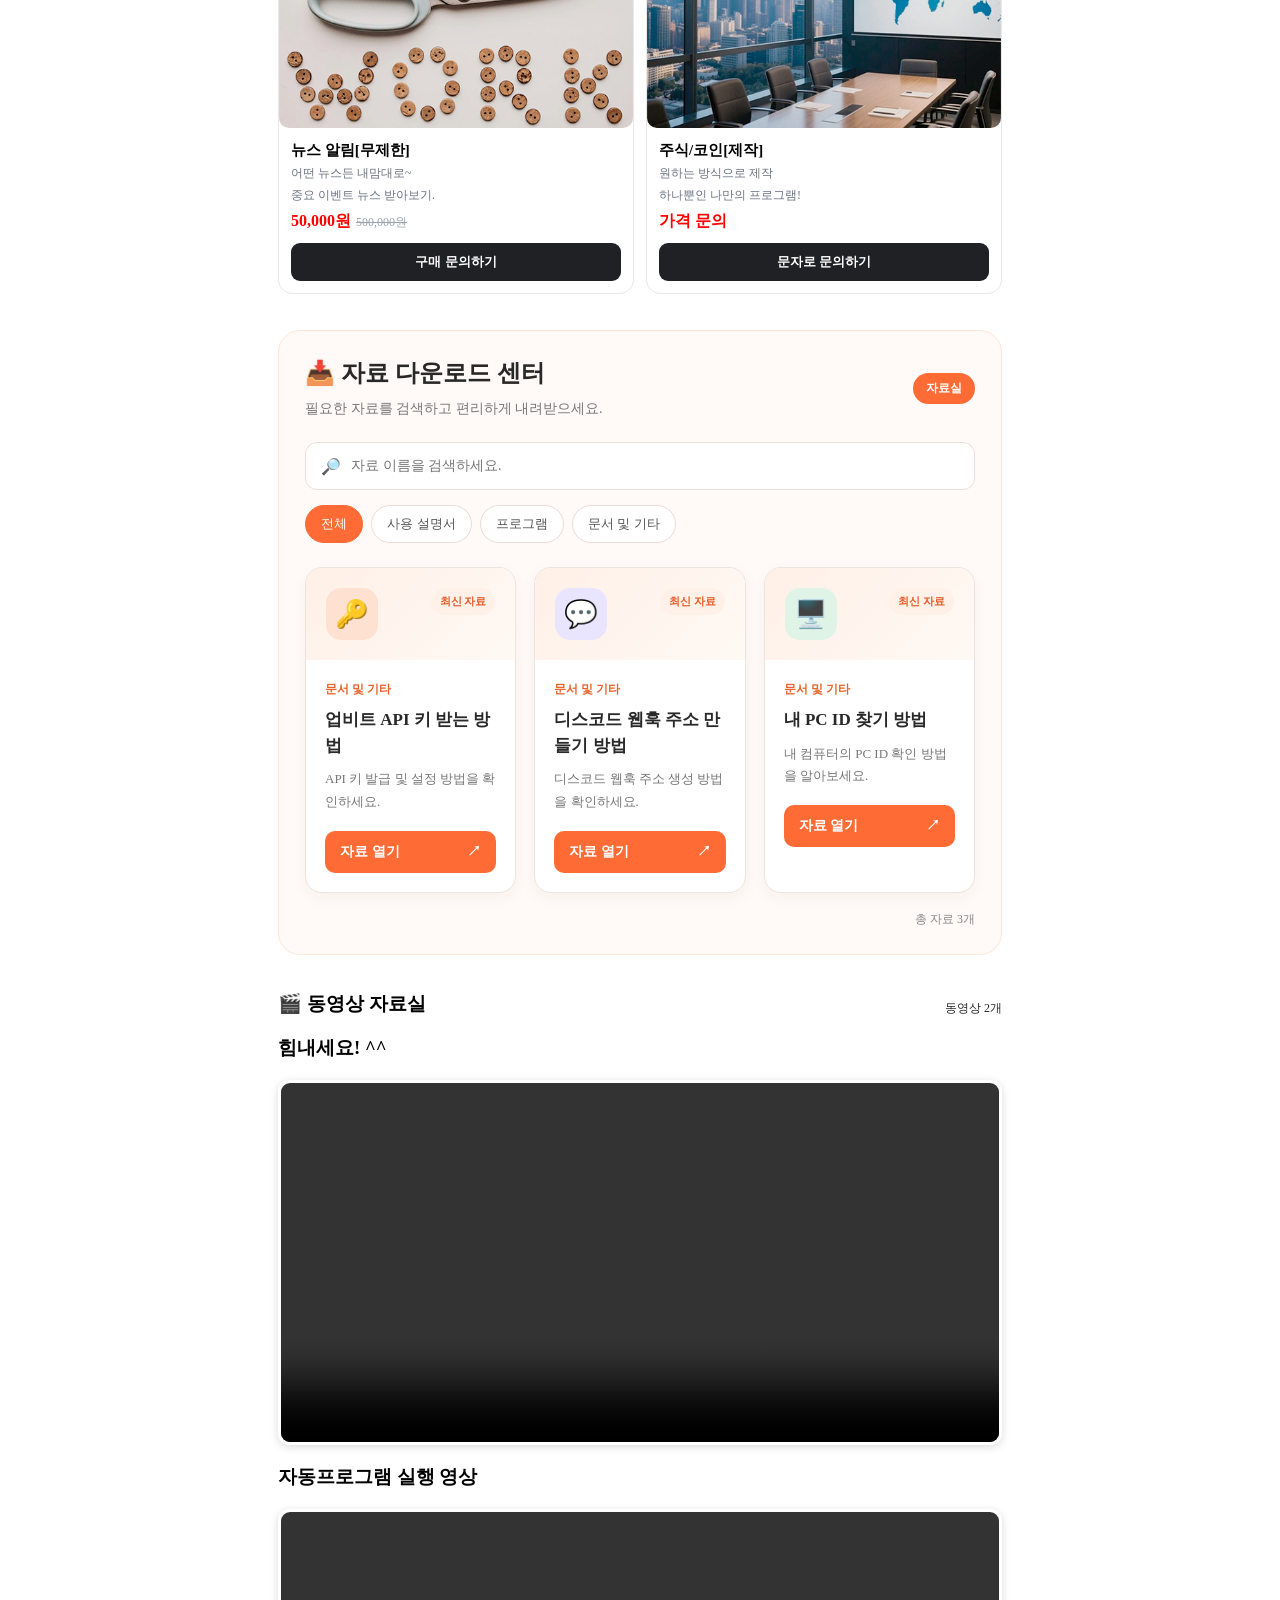
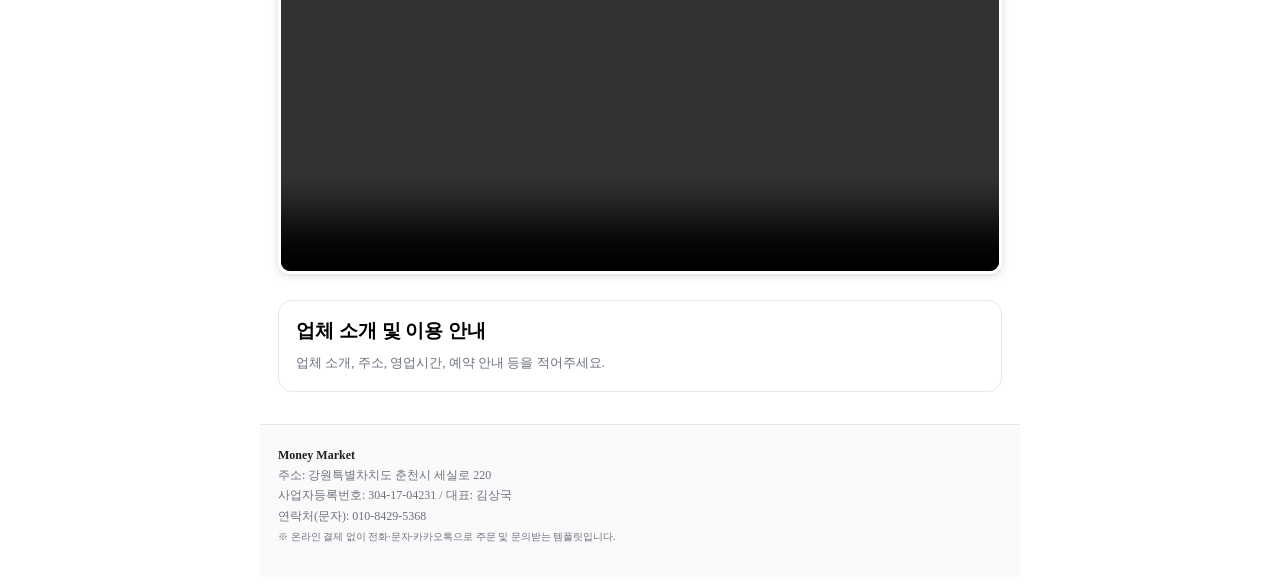
==== commit b4acd28e: "merge remote" ====
--- a/index.html
+++ b/index.html
@@ -32,14 +32,14 @@
 
       <section class="event">
         <span class="event-label">진행 중인 이벤트</span>
-        <h3>오픈 기념 특별 할인</h3>
-        <p>* 오픈 이벤트 전품목 90% 할인~<br>* 이벤트 종료 시 정상가격으로~</p>
+        <h3>오픈 기념 특별 이벤트 할인</h3>
+        <p>* 오픈 이벤트 전품목 90% 할인!<br>* 이벤트 종료 시 정상가격으로~</p>
       </section>
 
       <section>
         <div class="section-head">
           <h2>상품 및 서비스</h2>
-          <span class="hint">가격 · 상세 설명 · 주문 문의</span>
+          <span class="hint">가격 · 상세 설명 · 구매 문의</span>
         </div>
         <div class="products">
           <article class="product">
@@ -68,7 +68,7 @@
             <img src="assets/product3.png" alt="상품 사진" class="product-image">
             <div class="product-body">
               <h3>뉴스 알림[무제한]</h3>
-              <p class="desc">어떤 뉴스는 내맘대로~</p>
+              <p class="desc">어떤 뉴스든 내맘대로~</p>
               <p class="desc">중요 이벤트 뉴스 받아보기.</p>
               <div><span class="price">50,000원</span><span class="old-price">500,000원</span></div>
               <a class="buy" href="sms:010-2691-5368?body=뉴스 알림 상품%20주문%20문의합니다">구매 문의하기</a>
@@ -124,7 +124,7 @@
         <div class="download-grid" id="downloadGrid">
 
           <article class="download-card"
-            data-category="guide"
+            data-category="document"
             data-title="업비트 API 키 받는 방법"
             data-date="2026-10-25">
             <div class="download-card-top">
@@ -132,7 +132,7 @@
               <span class="download-badge latest-badge">최신 자료</span>
             </div>
             <div class="download-card-body">
-              <span class="download-type">사용 설명서</span>
+              <span class="download-type">문서 및 기타</span>
               <h3>업비트 API 키 받는 방법</h3>
               <p>API 키 발급 및 설정 방법을 확인하세요.</p>
               <a class="download-link"
@@ -144,7 +144,7 @@
           </article>
 
           <article class="download-card"
-            data-category="guide"
+            data-category="document"
             data-title="디스코드 웹훅 주소 만들기 방법"
             data-date="2026-10-25">
             <div class="download-card-top">
@@ -152,7 +152,7 @@
               <span class="download-badge latest-badge">최신 자료</span>
             </div>
             <div class="download-card-body">
-              <span class="download-type">사용 설명서</span>
+              <span class="download-type">문서 및 기타</span>
               <h3>디스코드 웹훅 주소 만들기 방법</h3>
               <p>디스코드 웹훅 주소 생성 방법을 확인하세요.</p>
               <a class="download-link"
@@ -164,7 +164,7 @@
           </article>
 
           <article class="download-card"
-            data-category="guide"
+            data-category="document"
             data-title="내 PC ID 찾기"
             data-date="2026-10-25">
             <div class="download-card-top">
@@ -172,8 +172,8 @@
               <span class="download-badge latest-badge">최신 자료</span>
             </div>
             <div class="download-card-body">
-              <span class="download-type">사용 설명서</span>
-              <h3>내 PC ID 찾기</h3>
+              <span class="download-type">문서 및 기타</span>
+              <h3>내 PC ID 찾기 방법</h3>
               <p>내 컴퓨터의 PC ID 확인 방법을 알아보세요.</p>
               <a class="download-link"
                 href="https://drive.google.com/file/d/1W3t7FDkWMy8dsyzLQ56lK0V1z8OZEe90/view?usp=sharing"
@@ -305,7 +305,7 @@
 
         <div class="video-library">
           <article class="video-card">
-            <h3>힘내요! ^^</h3>
+            <h3>힘내세요! ^^</h3>
             <video
               controls
               preload="metadata"
@@ -350,19 +350,20 @@
         </div>
       </section>
 
-
+     
       <section class="about">
         <h2>업체 소개 및 이용 안내</h2>
-        <p>업체 소개, 주소, 영업시간, 배송 또는 예약 안내 등을 적어주세요.</p>
-      </section>
+        <p>업체 소개, 주소, 영업시간, 예약 안내 등을 적어주세요.</p>
+      </section>
+
     </main>
 
     <footer>
       <strong>Money Market</strong><br>
       주소: 강원특별차치도 춘천시 세실로 220<br>
       사업자등록번호: 304-17-04231 / 대표: 김상국<br>
-      연락처: 010-8429-5368<br>
-      <span>※ 온라인 결제 없이 전화·문자·카카오톡으로 주문 및 문의받는 템플릿입니다.</span>
+      연락처(문자): 010-8429-5368<br>
+      <span style="font-size: 10px;">※ 온라인 결제 없이 전화·문자·카카오톡으로 주문 및 문의받는 템플릿입니다.</span>
     </footer>
   </div>
 
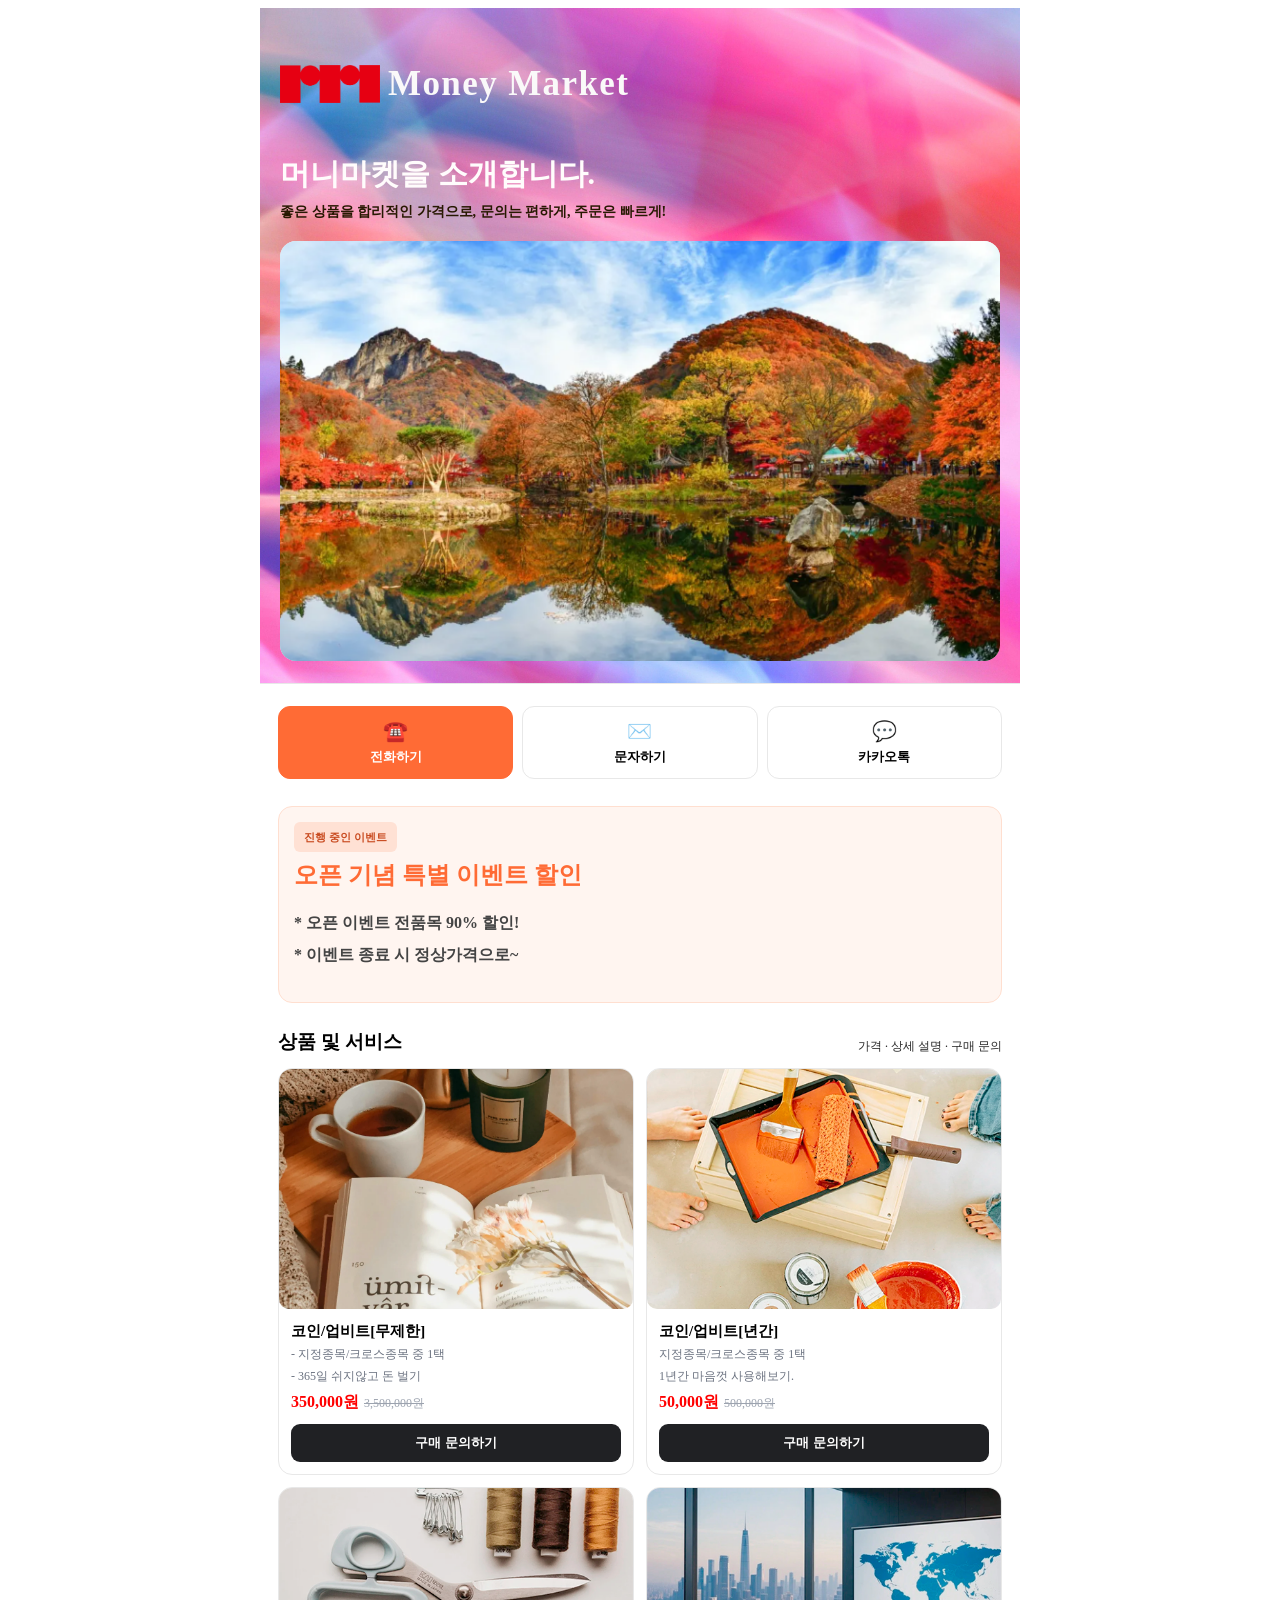
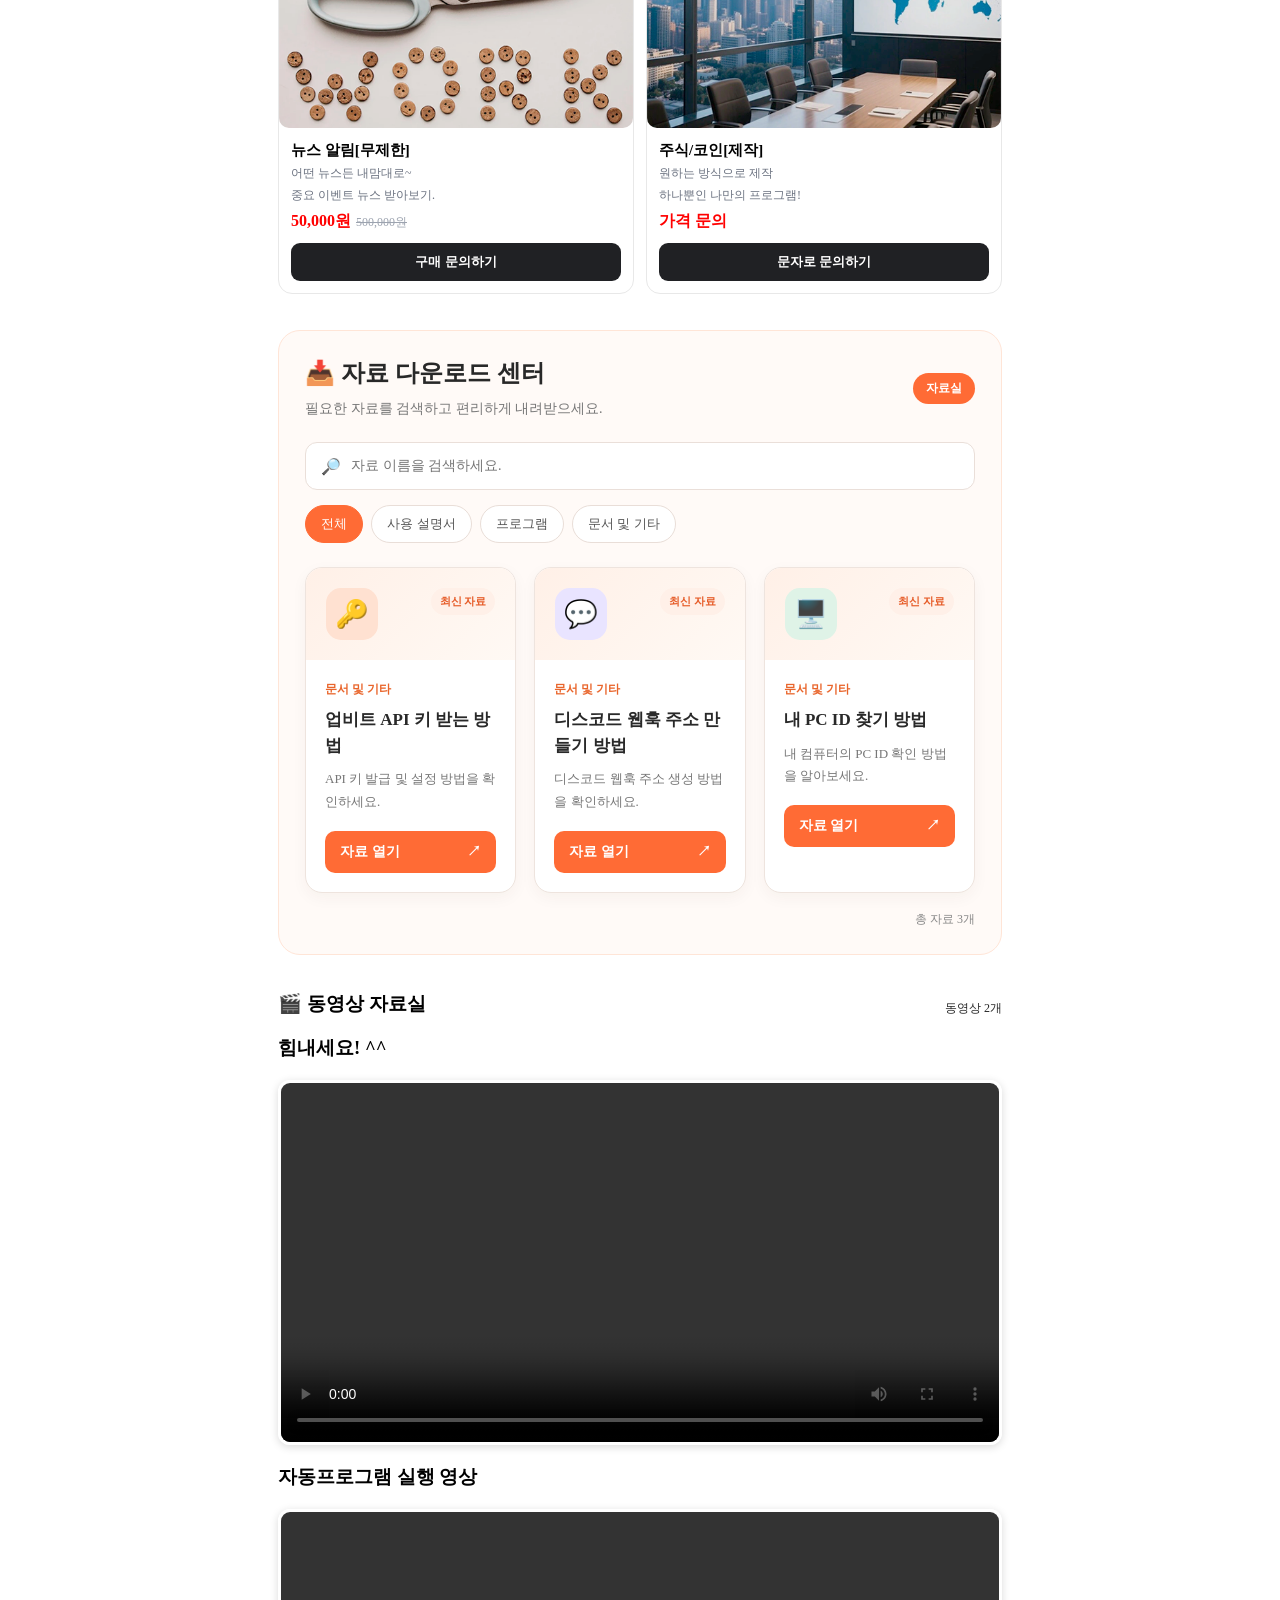
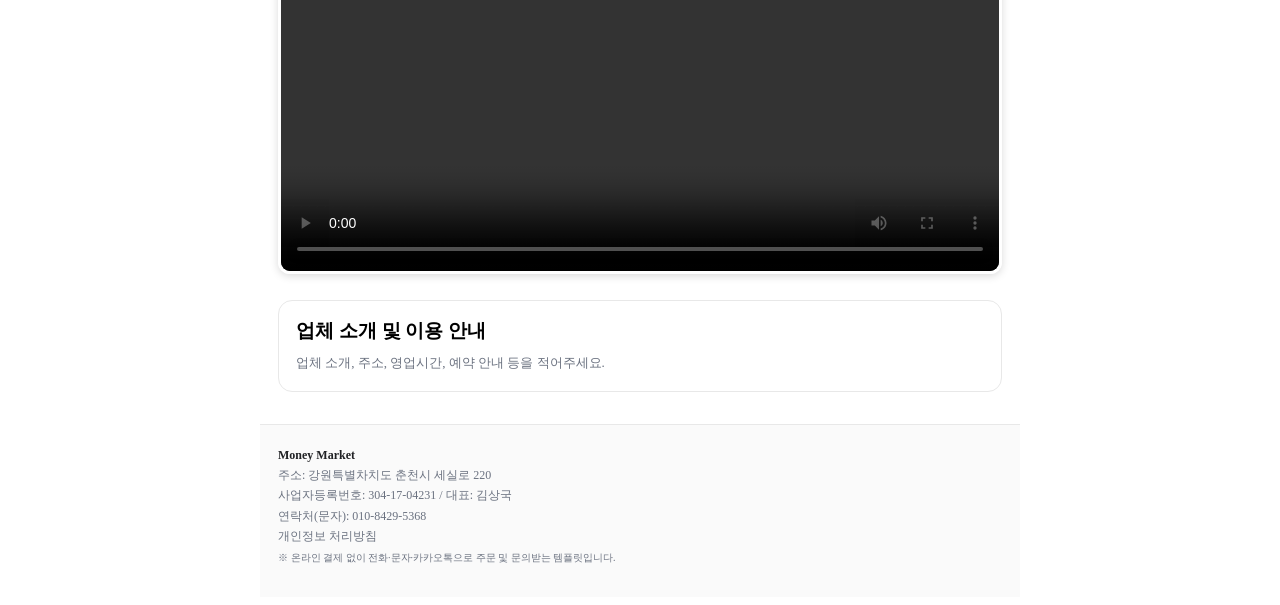
==== commit 1c3db0fb: "merge remote" ====
--- a/index.html
+++ b/index.html
@@ -363,6 +363,7 @@
       주소: 강원특별차치도 춘천시 세실로 220<br>
       사업자등록번호: 304-17-04231 / 대표: 김상국<br>
       연락처(문자): 010-8429-5368<br>
+      <a href="privacy.html">개인정보 처리방침</a><br>
       <span style="font-size: 10px;">※ 온라인 결제 없이 전화·문자·카카오톡으로 주문 및 문의받는 템플릿입니다.</span>
     </footer>
   </div>
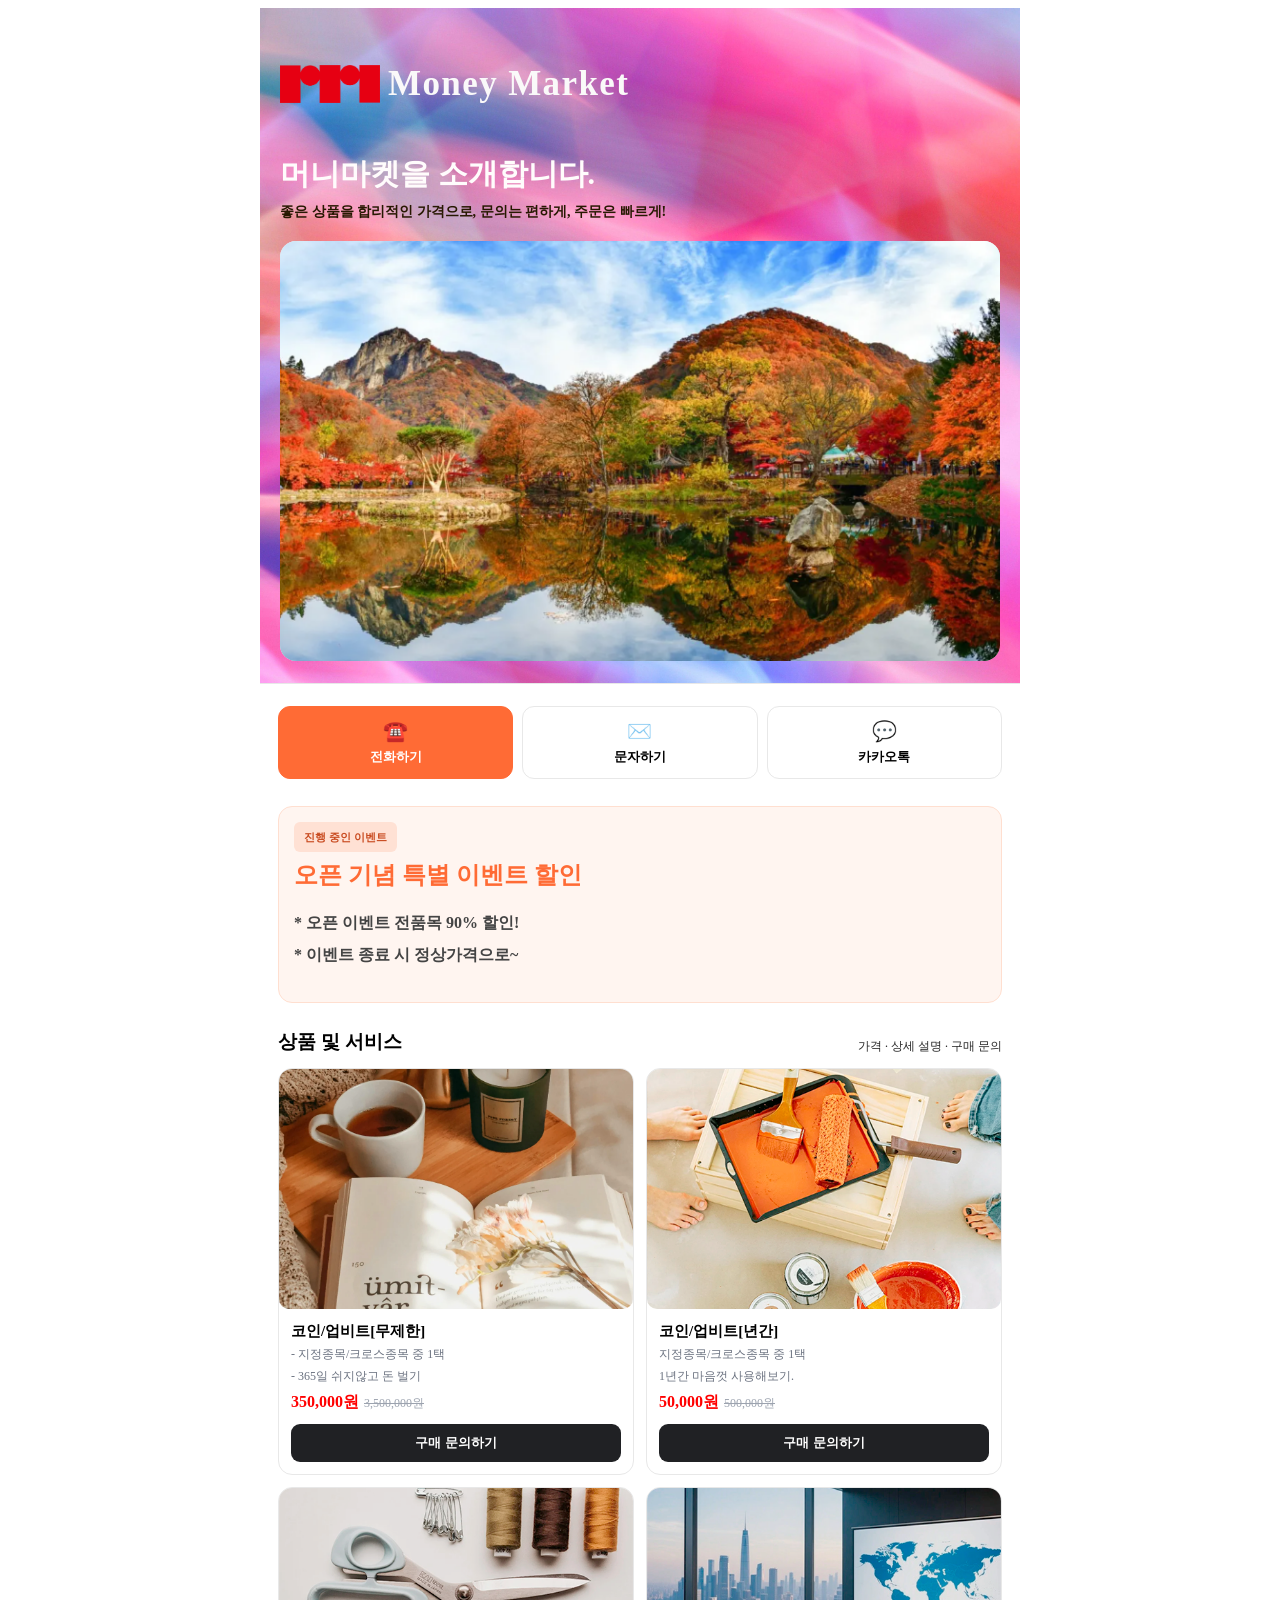
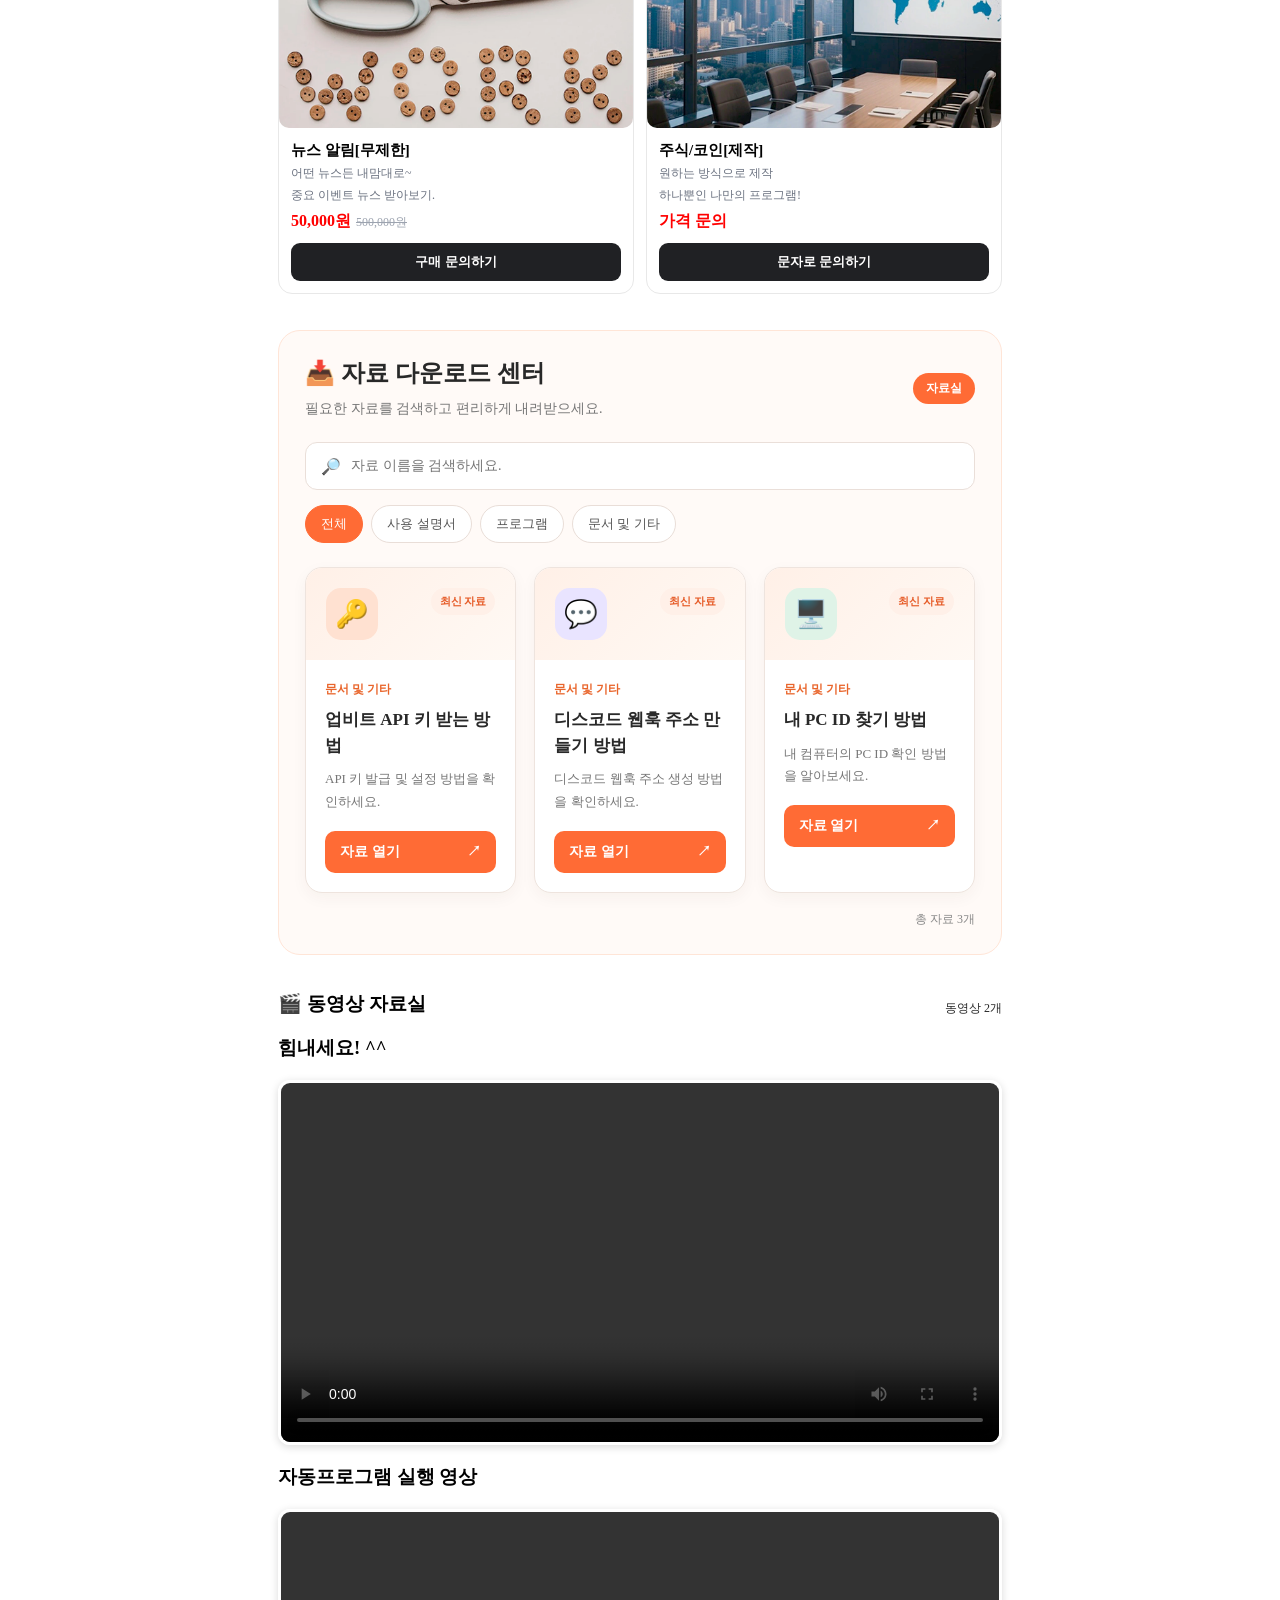
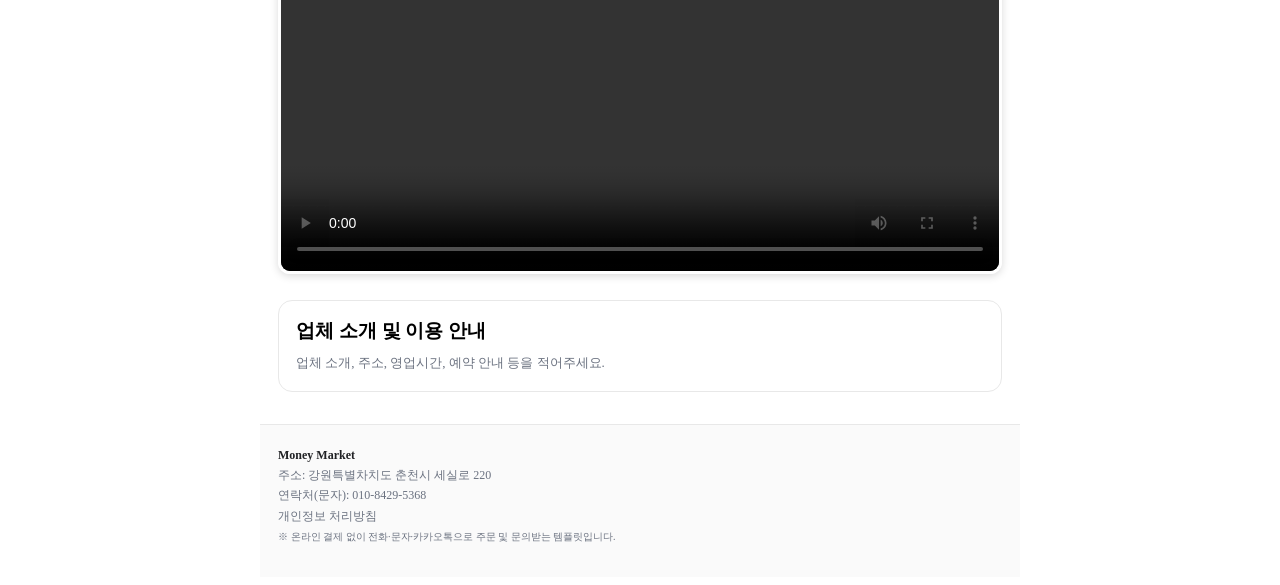
==== commit 29e9a388: "merge remote" ====
--- a/index.html
+++ b/index.html
@@ -361,7 +361,7 @@
     <footer>
       <strong>Money Market</strong><br>
       주소: 강원특별차치도 춘천시 세실로 220<br>
-      사업자등록번호: 304-17-04231 / 대표: 김상국<br>
+      <!-- 사업자등록번호: 304-17-04231 / 대표: 김상국<br> -->
       연락처(문자): 010-8429-5368<br>
       <a href="privacy.html">개인정보 처리방침</a><br>
       <span style="font-size: 10px;">※ 온라인 결제 없이 전화·문자·카카오톡으로 주문 및 문의받는 템플릿입니다.</span>
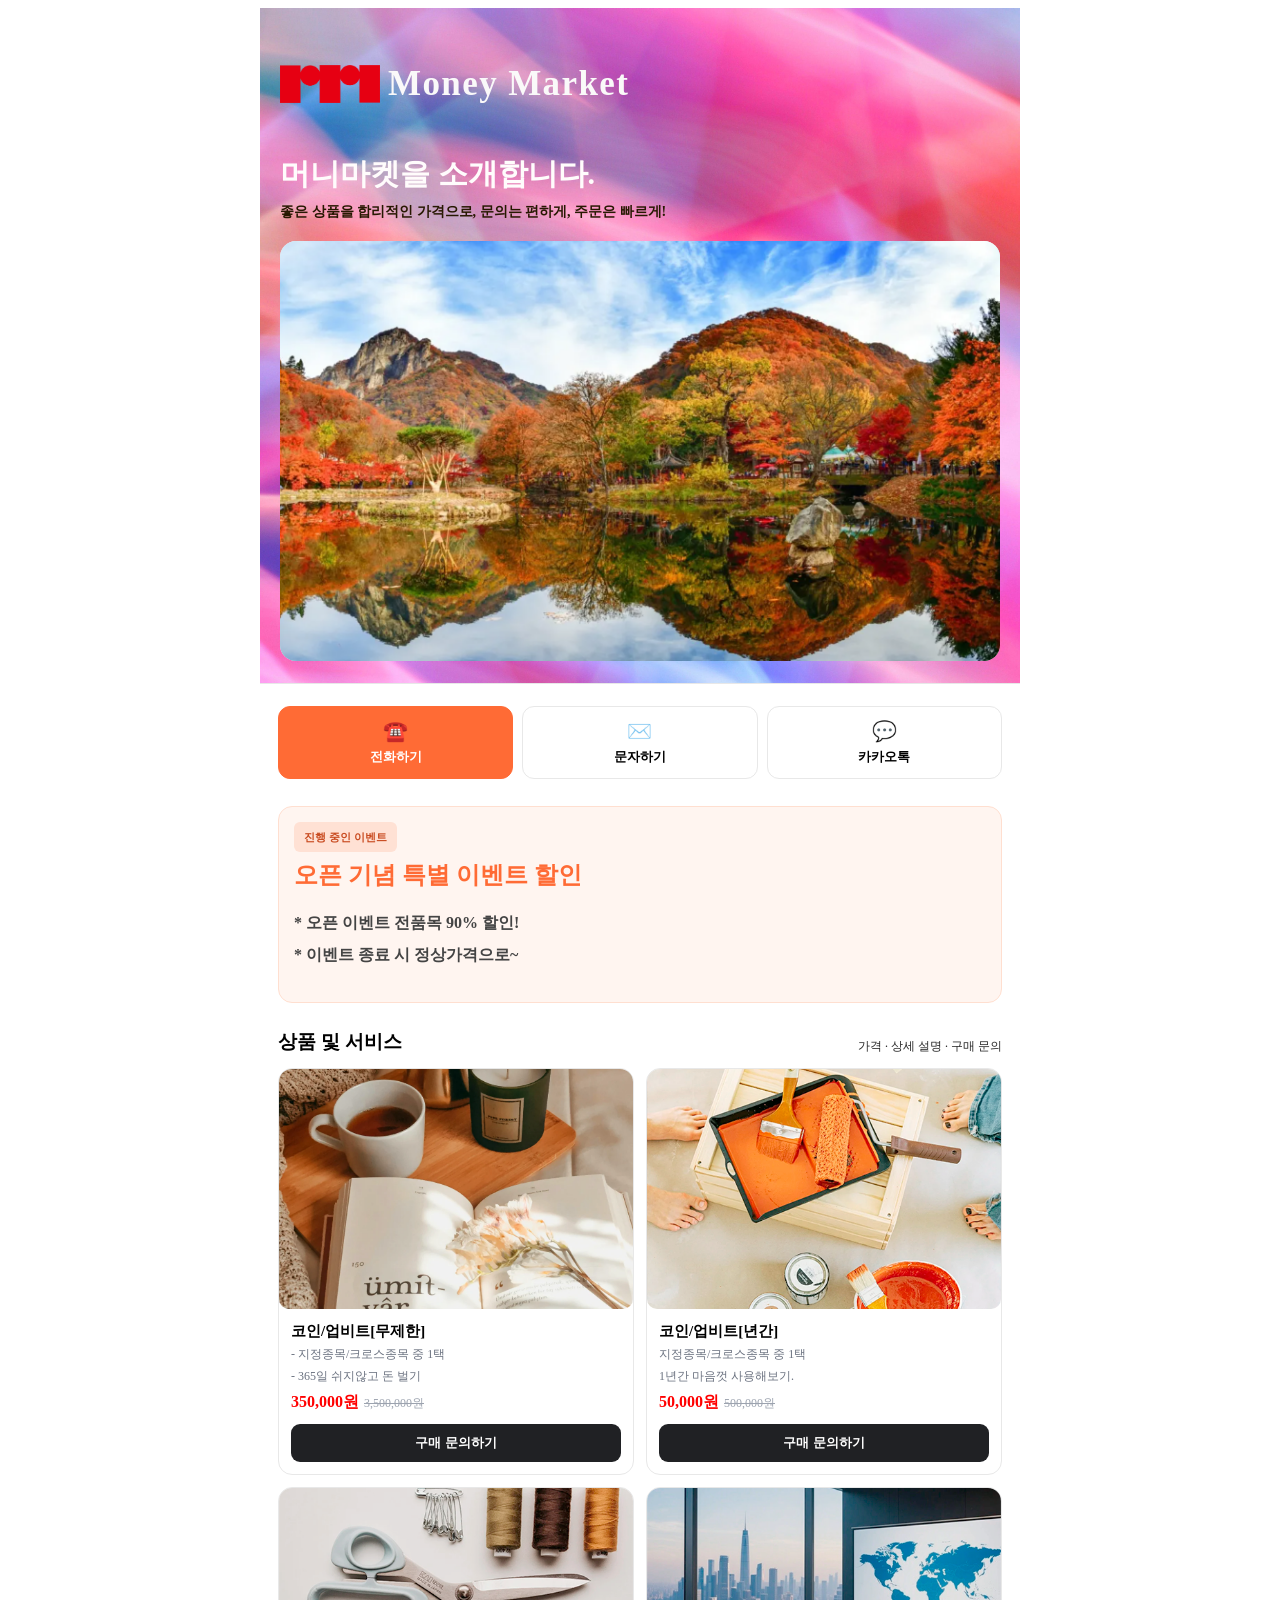
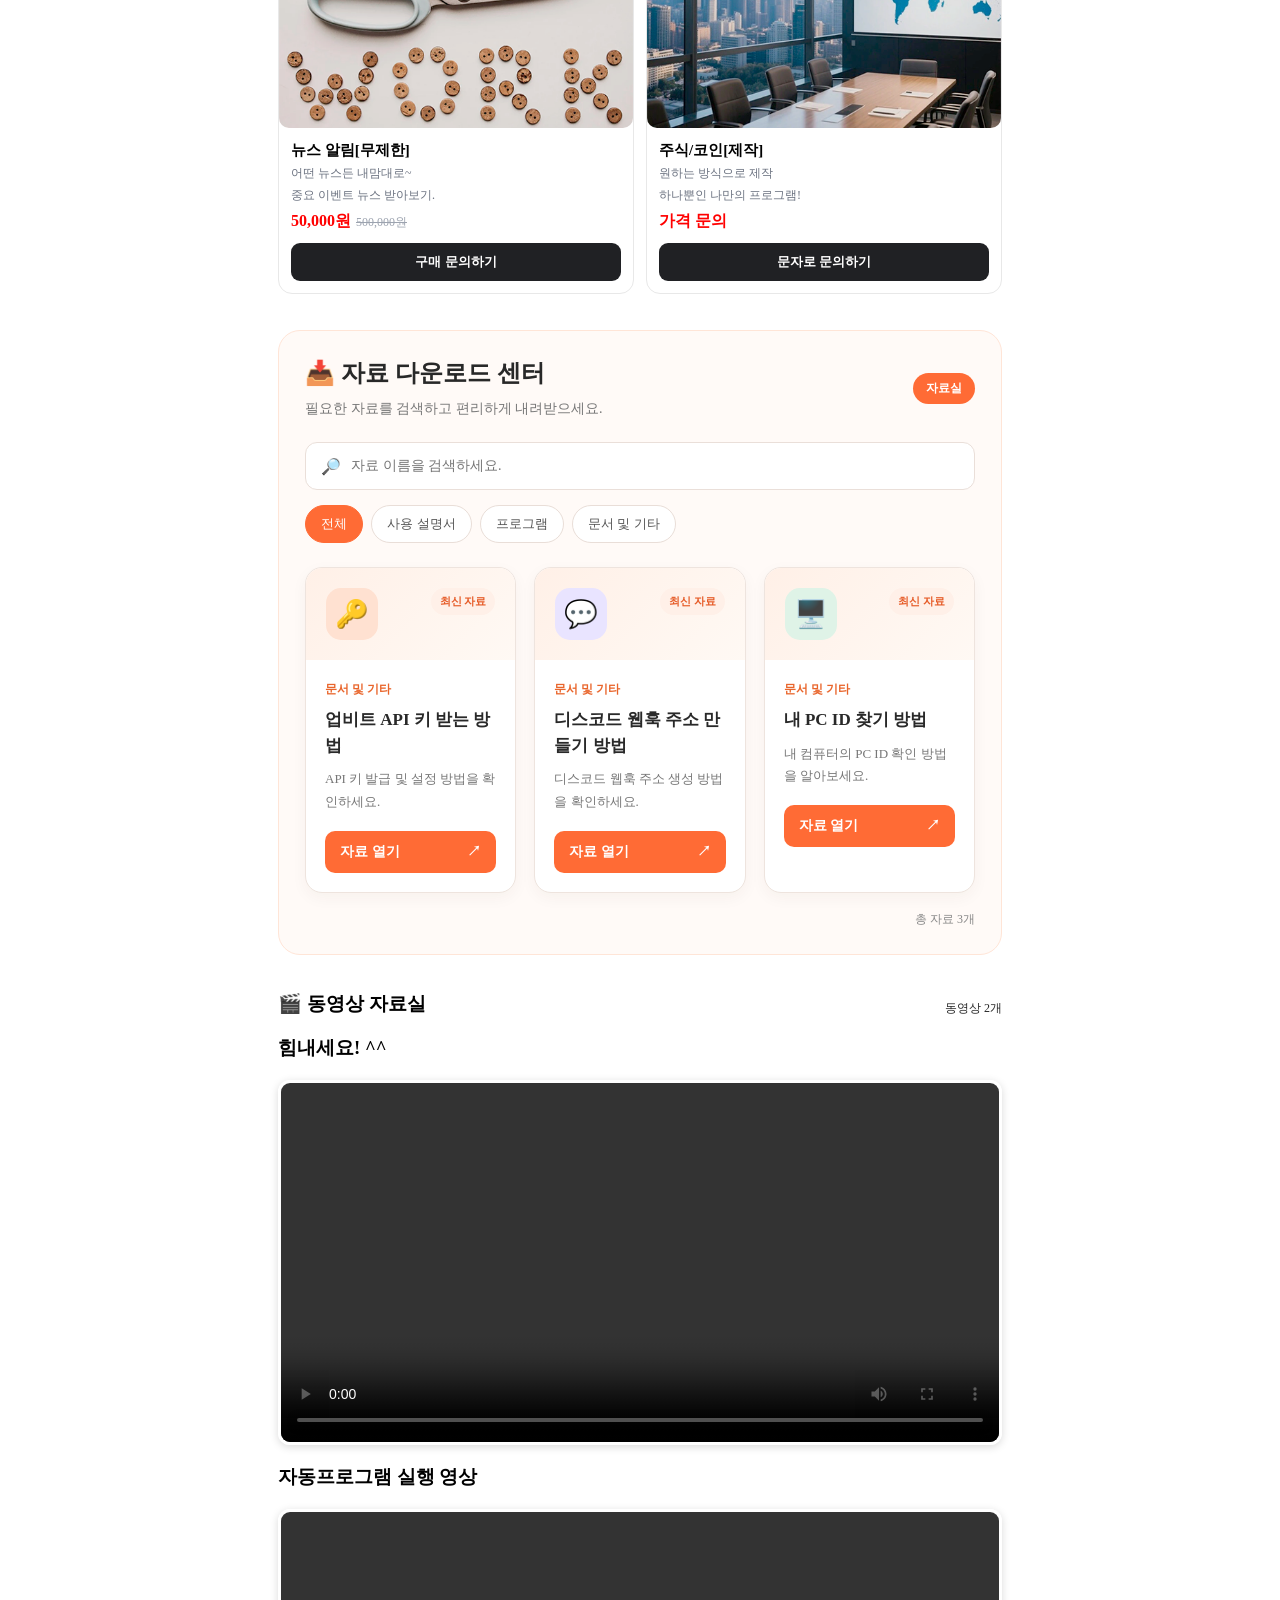
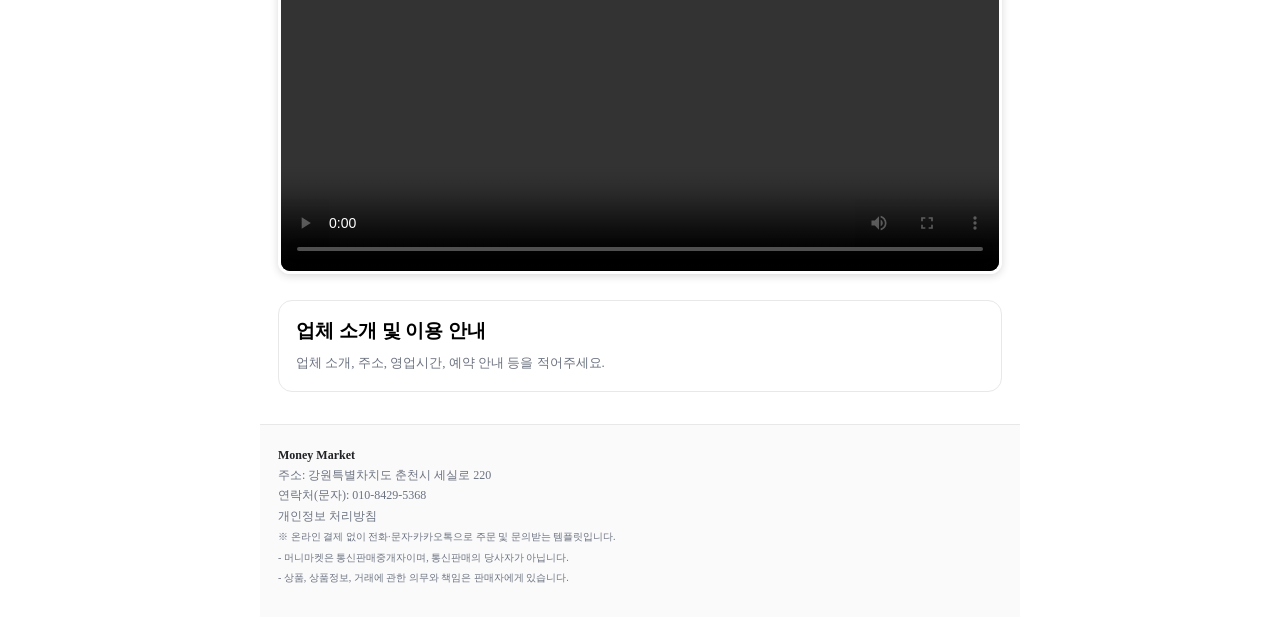
==== commit 1b820146: "merge remote" ====
--- a/index.html
+++ b/index.html
@@ -364,7 +364,9 @@
       <!-- 사업자등록번호: 304-17-04231 / 대표: 김상국<br> -->
       연락처(문자): 010-8429-5368<br>
       <a href="privacy.html">개인정보 처리방침</a><br>
-      <span style="font-size: 10px;">※ 온라인 결제 없이 전화·문자·카카오톡으로 주문 및 문의받는 템플릿입니다.</span>
+      <span style="font-size: 10px;">※ 온라인 결제 없이 전화·문자·카카오톡으로 주문 및 문의받는 템플릿입니다.<br>
+      - 머니마켓은 통신판매중개자이며, 통신판매의 당사자가 아닙니다.
+    <br>- 상품, 상품정보, 거래에 관한 의무와 책임은 판매자에게 있습니다.</span>
     </footer>
   </div>
 
